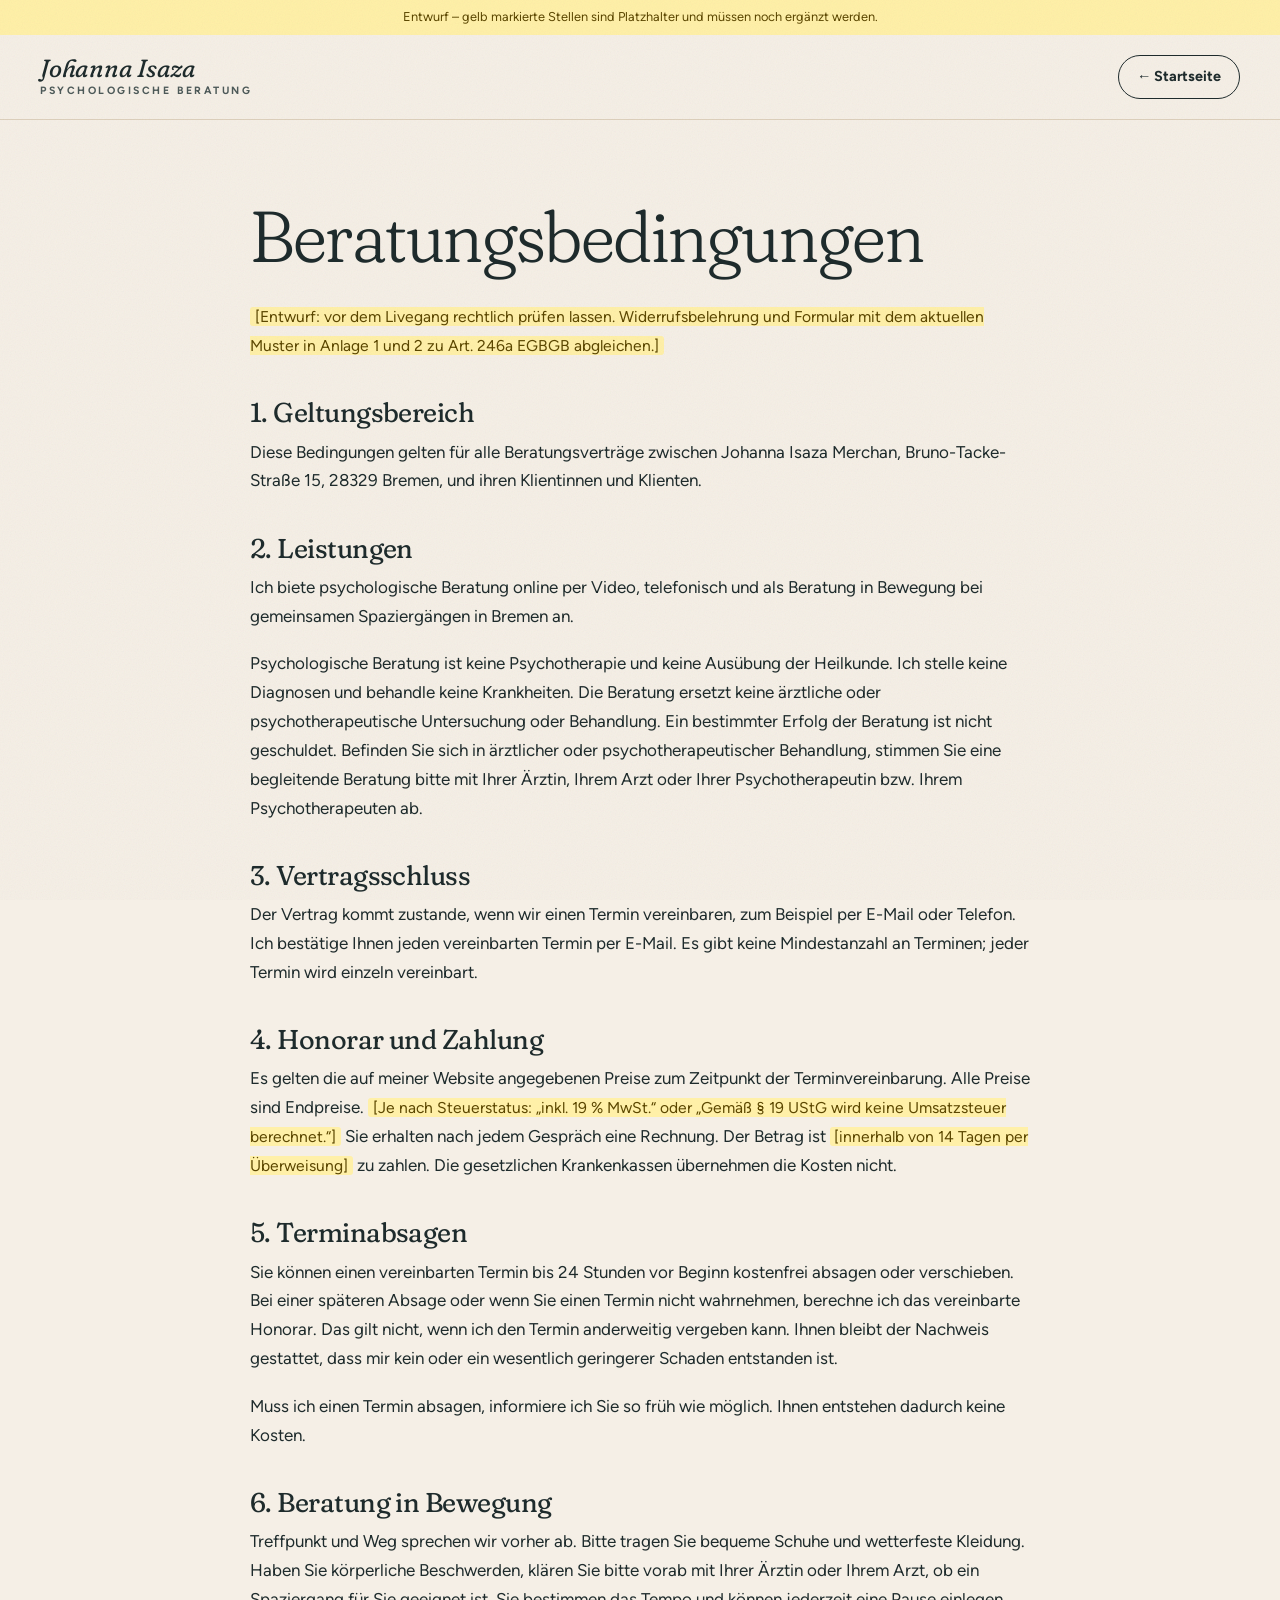
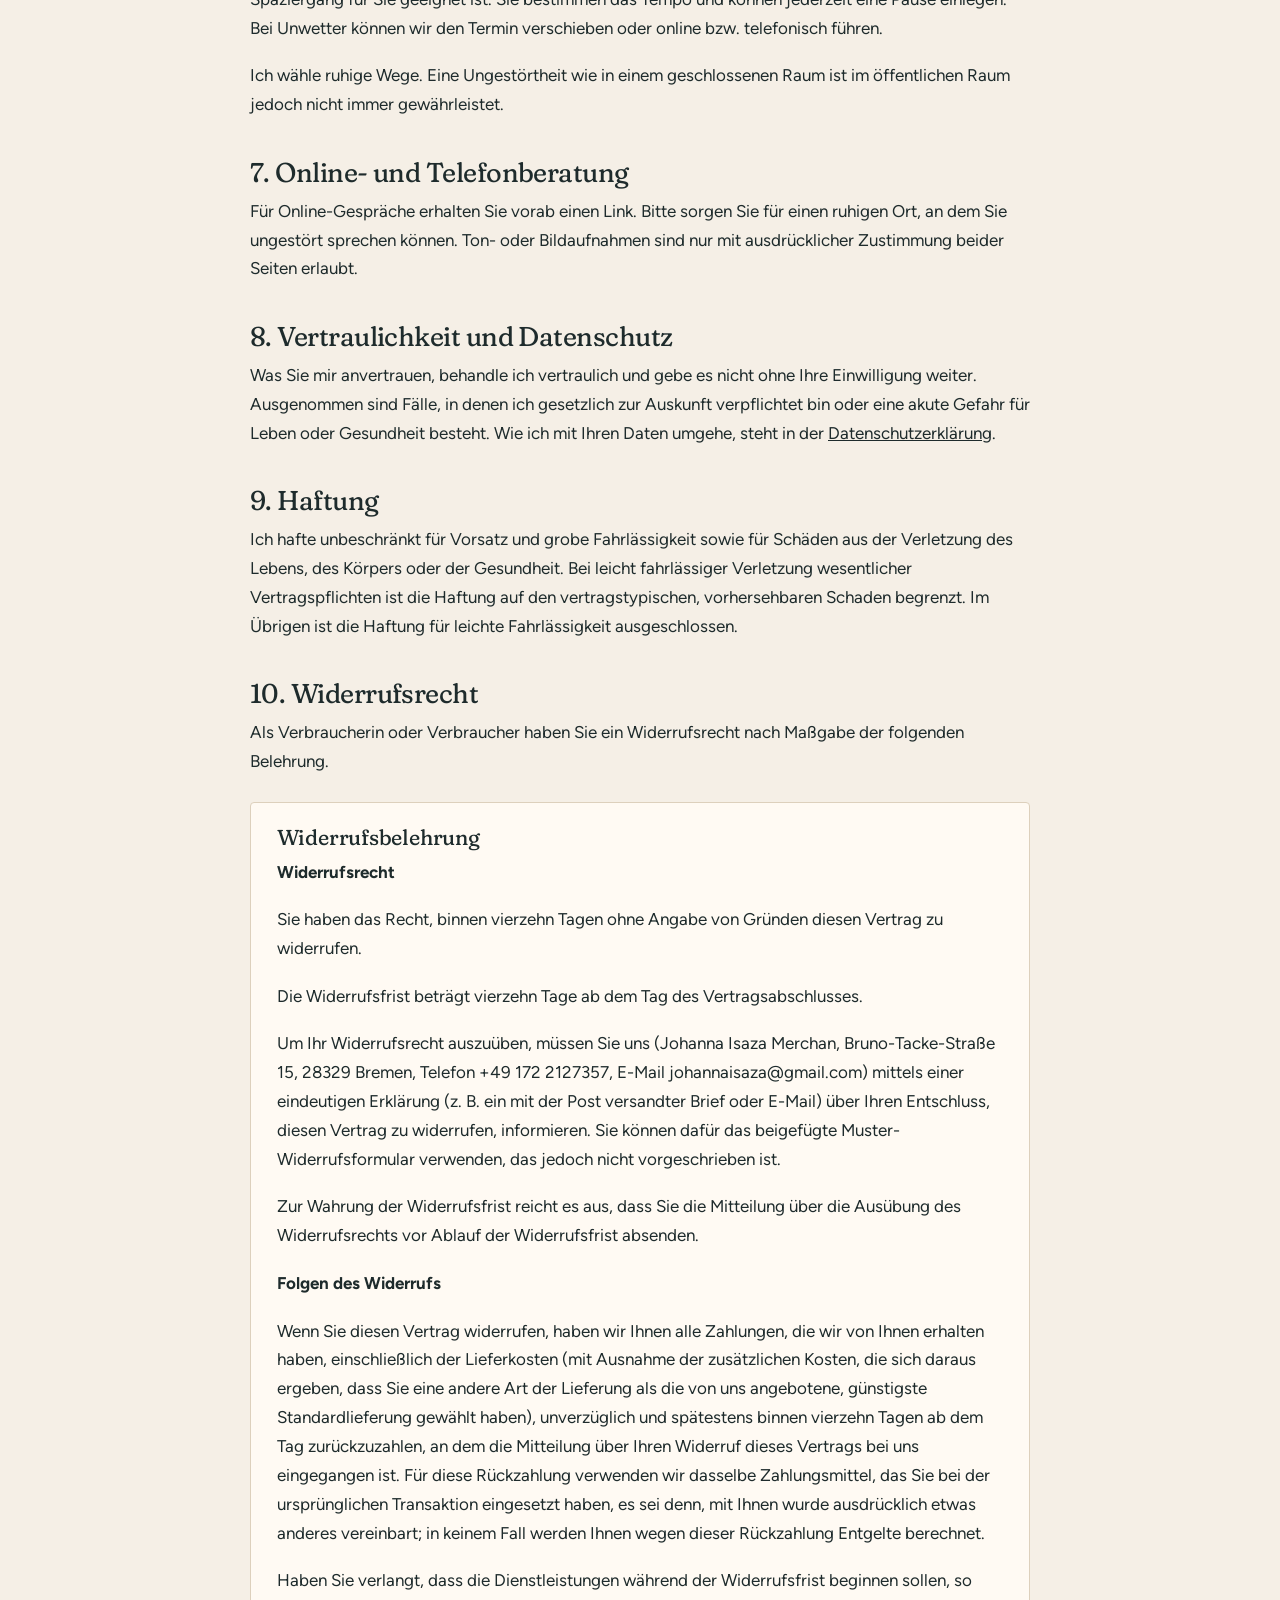
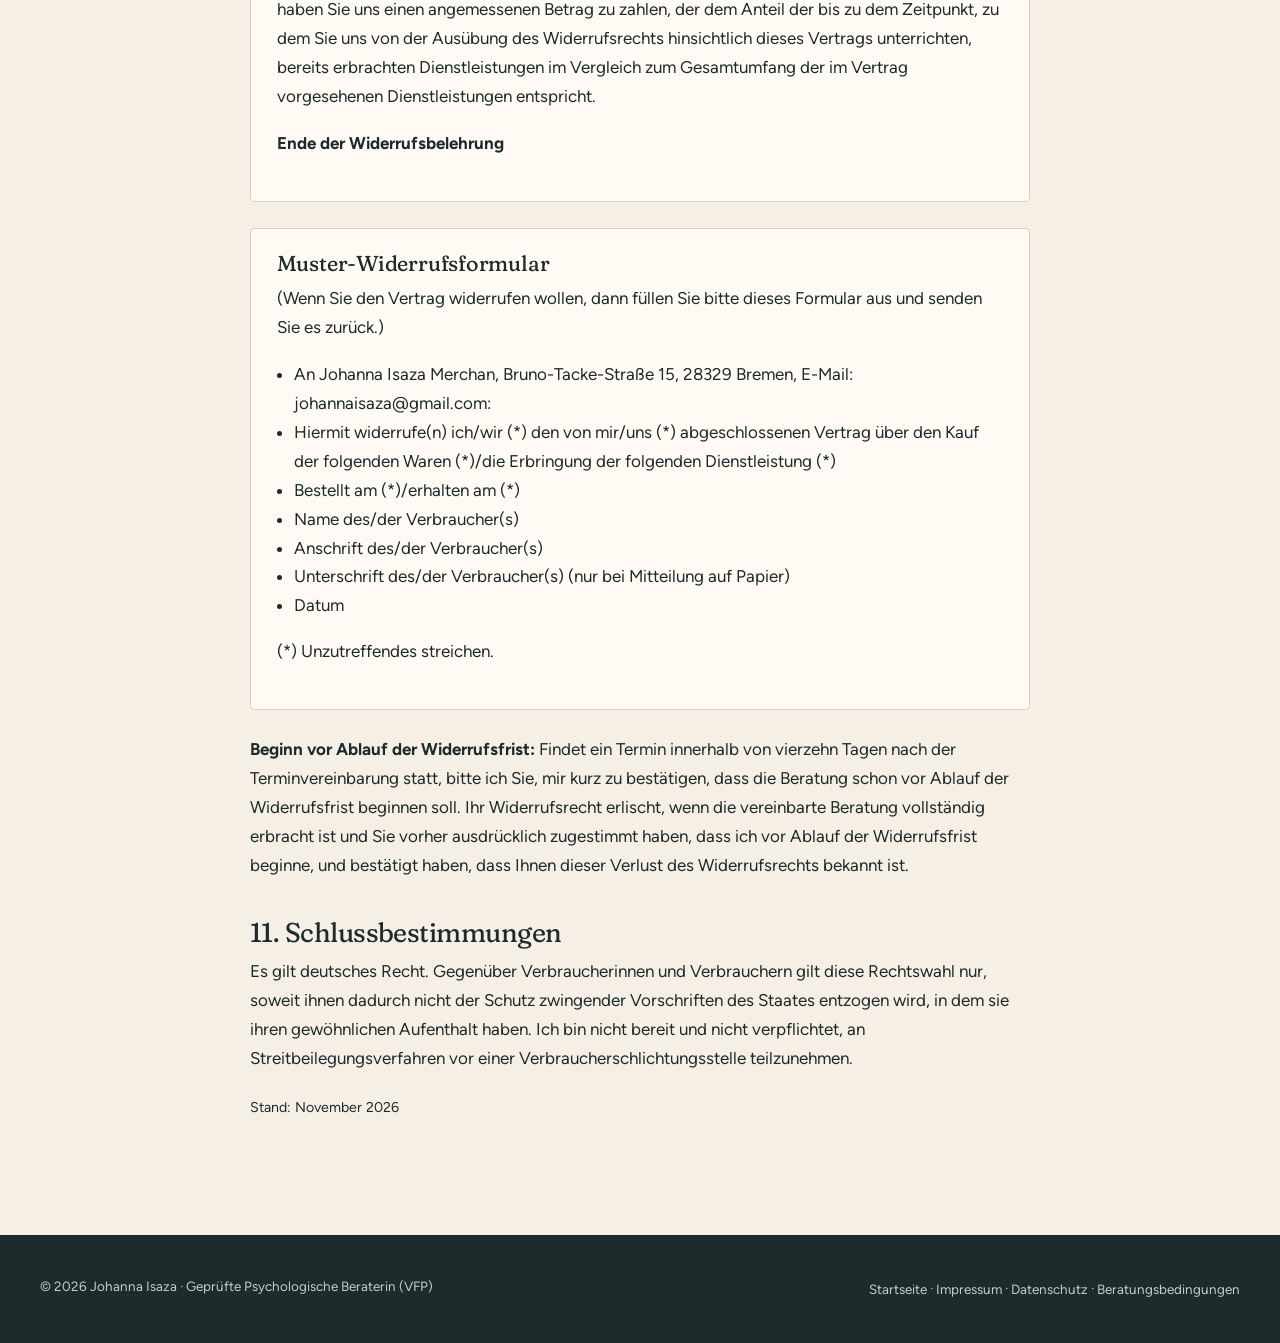
==== beratungsbedingungen.html @ b247998d "Fill in Johanna's details, prices and legal texts - Contact: phone, e-mail (links, quick bar, menu, " ====
<!doctype html>
<html lang="de">
<head>
  <meta charset="utf-8">
  <meta name="viewport" content="width=device-width, initial-scale=1">
  <title>Beratungsbedingungen – Johanna Isaza</title>
  <meta name="robots" content="noindex">
  <meta name="theme-color" content="#1f4a4c">
  <link rel="stylesheet" href="assets/css/style.css">
</head>
<body>
  <div class="draft-banner">Entwurf – gelb markierte Stellen sind Platzhalter und müssen noch ergänzt werden.</div>
  <header class="site-header scrolled">
    <nav class="wrap nav" aria-label="Hauptnavigation">
      <a class="wordmark" href="index.html"><b>Johanna Isaza</b><span>Psychologische Beratung</span></a>
      <a href="index.html" class="btn btn-outline" style="min-height:44px;padding:.6rem 1.1rem;font-size:.9rem">← Startseite</a>
    </nav>
  </header>

  <main class="legal">
    <div class="wrap">
      <h1>Beratungs&shy;bedingungen</h1>
      <p><em class="ph">[Entwurf: vor dem Livegang rechtlich prüfen lassen. Widerrufsbelehrung und Formular mit dem aktuellen Muster in Anlage 1 und 2 zu Art. 246a EGBGB abgleichen.]</em></p>

      <h2>1. Geltungsbereich</h2>
      <p>
        Diese Bedingungen gelten für alle Beratungsverträge zwischen Johanna Isaza Merchan,
        Bruno-Tacke-Straße 15, 28329 Bremen, und ihren Klientinnen und Klienten.
      </p>

      <h2>2. Leistungen</h2>
      <p>
        Ich biete psychologische Beratung online per Video, telefonisch und als Beratung in Bewegung bei
        gemeinsamen Spaziergängen in Bremen an.
      </p>
      <p>
        Psychologische Beratung ist keine Psychotherapie und keine Ausübung der Heilkunde. Ich stelle keine
        Diagnosen und behandle keine Krankheiten. Die Beratung ersetzt keine ärztliche oder psychotherapeutische
        Untersuchung oder Behandlung. Ein bestimmter Erfolg der Beratung ist nicht geschuldet. Befinden Sie sich
        in ärztlicher oder psychotherapeutischer Behandlung, stimmen Sie eine begleitende Beratung bitte mit Ihrer
        Ärztin, Ihrem Arzt oder Ihrer Psychotherapeutin bzw. Ihrem Psychotherapeuten ab.
      </p>

      <h2>3. Vertragsschluss</h2>
      <p>
        Der Vertrag kommt zustande, wenn wir einen Termin vereinbaren, zum Beispiel per E-Mail oder Telefon.
        Ich bestätige Ihnen jeden vereinbarten Termin per E-Mail. Es gibt keine Mindestanzahl an Terminen;
        jeder Termin wird einzeln vereinbart.
      </p>

      <h2>4. Honorar und Zahlung</h2>
      <p>
        Es gelten die auf meiner Website angegebenen Preise zum Zeitpunkt der Terminvereinbarung. Alle Preise
        sind Endpreise. <em class="ph">[Je nach Steuerstatus: „inkl. 19 % MwSt.“ oder „Gemäß § 19 UStG wird keine Umsatzsteuer berechnet.“]</em>
        Sie erhalten nach jedem Gespräch eine Rechnung. Der Betrag ist <em class="ph">[innerhalb von 14 Tagen per Überweisung]</em>
        zu zahlen. Die gesetzlichen Krankenkassen übernehmen die Kosten nicht.
      </p>

      <h2>5. Terminabsagen</h2>
      <p>
        Sie können einen vereinbarten Termin bis 24 Stunden vor Beginn kostenfrei absagen oder verschieben.
        Bei einer späteren Absage oder wenn Sie einen Termin nicht wahrnehmen, berechne ich das vereinbarte
        Honorar. Das gilt nicht, wenn ich den Termin anderweitig vergeben kann. Ihnen bleibt der Nachweis
        gestattet, dass mir kein oder ein wesentlich geringerer Schaden entstanden ist.
      </p>
      <p>
        Muss ich einen Termin absagen, informiere ich Sie so früh wie möglich. Ihnen entstehen dadurch keine Kosten.
      </p>

      <h2>6. Beratung in Bewegung</h2>
      <p>
        Treffpunkt und Weg sprechen wir vorher ab. Bitte tragen Sie bequeme Schuhe und wetterfeste Kleidung.
        Haben Sie körperliche Beschwerden, klären Sie bitte vorab mit Ihrer Ärztin oder Ihrem Arzt, ob ein
        Spaziergang für Sie geeignet ist. Sie bestimmen das Tempo und können jederzeit eine Pause einlegen.
        Bei Unwetter können wir den Termin verschieben oder online bzw. telefonisch führen.
      </p>
      <p>
        Ich wähle ruhige Wege. Eine Ungestörtheit wie in einem geschlossenen Raum ist im öffentlichen Raum
        jedoch nicht immer gewährleistet.
      </p>

      <h2>7. Online- und Telefonberatung</h2>
      <p>
        Für Online-Gespräche erhalten Sie vorab einen Link. Bitte sorgen Sie für einen ruhigen Ort, an dem Sie
        ungestört sprechen können. Ton- oder Bildaufnahmen sind nur mit ausdrücklicher Zustimmung beider
        Seiten erlaubt.
      </p>

      <h2>8. Vertraulichkeit und Datenschutz</h2>
      <p>
        Was Sie mir anvertrauen, behandle ich vertraulich und gebe es nicht ohne Ihre Einwilligung weiter.
        Ausgenommen sind Fälle, in denen ich gesetzlich zur Auskunft verpflichtet bin oder eine akute Gefahr
        für Leben oder Gesundheit besteht. Wie ich mit Ihren Daten umgehe, steht in der
        <a href="datenschutz.html">Datenschutzerklärung</a>.
      </p>

      <h2>9. Haftung</h2>
      <p>
        Ich hafte unbeschränkt für Vorsatz und grobe Fahrlässigkeit sowie für Schäden aus der Verletzung
        des Lebens, des Körpers oder der Gesundheit. Bei leicht fahrlässiger Verletzung wesentlicher
        Vertragspflichten ist die Haftung auf den vertragstypischen, vorhersehbaren Schaden begrenzt. Im Übrigen
        ist die Haftung für leichte Fahrlässigkeit ausgeschlossen.
      </p>

      <h2>10. Widerrufsrecht</h2>
      <p>Als Verbraucherin oder Verbraucher haben Sie ein Widerrufsrecht nach Maßgabe der folgenden Belehrung.</p>

      <div class="box">
        <h3>Widerrufsbelehrung</h3>
        <p><b>Widerrufsrecht</b></p>
        <p>Sie haben das Recht, binnen vierzehn Tagen ohne Angabe von Gründen diesen Vertrag zu widerrufen.</p>
        <p>Die Widerrufsfrist beträgt vierzehn Tage ab dem Tag des Vertragsabschlusses.</p>
        <p>
          Um Ihr Widerrufsrecht auszuüben, müssen Sie uns (Johanna Isaza Merchan, Bruno-Tacke-Straße 15,
          28329 Bremen, Telefon +49 172 2127357, E-Mail johannaisaza@gmail.com) mittels einer eindeutigen
          Erklärung (z. B. ein mit der Post versandter Brief oder E-Mail) über Ihren Entschluss, diesen Vertrag
          zu widerrufen, informieren. Sie können dafür das beigefügte Muster-Widerrufsformular verwenden, das
          jedoch nicht vorgeschrieben ist.
        </p>
        <p>
          Zur Wahrung der Widerrufsfrist reicht es aus, dass Sie die Mitteilung über die Ausübung des
          Widerrufsrechts vor Ablauf der Widerrufsfrist absenden.
        </p>
        <p><b>Folgen des Widerrufs</b></p>
        <p>
          Wenn Sie diesen Vertrag widerrufen, haben wir Ihnen alle Zahlungen, die wir von Ihnen erhalten haben,
          einschließlich der Lieferkosten (mit Ausnahme der zusätzlichen Kosten, die sich daraus ergeben, dass Sie
          eine andere Art der Lieferung als die von uns angebotene, günstigste Standardlieferung gewählt haben),
          unverzüglich und spätestens binnen vierzehn Tagen ab dem Tag zurückzuzahlen, an dem die Mitteilung über
          Ihren Widerruf dieses Vertrags bei uns eingegangen ist. Für diese Rückzahlung verwenden wir dasselbe
          Zahlungsmittel, das Sie bei der ursprünglichen Transaktion eingesetzt haben, es sei denn, mit Ihnen wurde
          ausdrücklich etwas anderes vereinbart; in keinem Fall werden Ihnen wegen dieser Rückzahlung Entgelte berechnet.
        </p>
        <p>
          Haben Sie verlangt, dass die Dienstleistungen während der Widerrufsfrist beginnen sollen, so haben Sie
          uns einen angemessenen Betrag zu zahlen, der dem Anteil der bis zu dem Zeitpunkt, zu dem Sie uns von der
          Ausübung des Widerrufsrechts hinsichtlich dieses Vertrags unterrichten, bereits erbrachten Dienstleistungen
          im Vergleich zum Gesamtumfang der im Vertrag vorgesehenen Dienstleistungen entspricht.
        </p>
        <p><b>Ende der Widerrufsbelehrung</b></p>
      </div>

      <div class="box">
        <h3>Muster-Widerrufsformular</h3>
        <p>(Wenn Sie den Vertrag widerrufen wollen, dann füllen Sie bitte dieses Formular aus und senden Sie es zurück.)</p>
        <ul>
          <li>An Johanna Isaza Merchan, Bruno-Tacke-Straße 15, 28329 Bremen, E-Mail: johannaisaza@gmail.com:</li>
          <li>Hiermit widerrufe(n) ich/wir (*) den von mir/uns (*) abgeschlossenen Vertrag über den Kauf der folgenden Waren (*)/die Erbringung der folgenden Dienstleistung (*)</li>
          <li>Bestellt am (*)/erhalten am (*)</li>
          <li>Name des/der Verbraucher(s)</li>
          <li>Anschrift des/der Verbraucher(s)</li>
          <li>Unterschrift des/der Verbraucher(s) (nur bei Mitteilung auf Papier)</li>
          <li>Datum</li>
        </ul>
        <p>(*) Unzutreffendes streichen.</p>
      </div>

      <p>
        <b>Beginn vor Ablauf der Widerrufsfrist:</b> Findet ein Termin innerhalb von vierzehn Tagen nach der
        Terminvereinbarung statt, bitte ich Sie, mir kurz zu bestätigen, dass die Beratung schon vor Ablauf der
        Widerrufsfrist beginnen soll. Ihr Widerrufsrecht erlischt, wenn die vereinbarte Beratung vollständig
        erbracht ist und Sie vorher ausdrücklich zugestimmt haben, dass ich vor Ablauf der Widerrufsfrist beginne,
        und bestätigt haben, dass Ihnen dieser Verlust des Widerrufsrechts bekannt ist.
      </p>

      <h2>11. Schlussbestimmungen</h2>
      <p>
        Es gilt deutsches Recht. Gegenüber Verbraucherinnen und Verbrauchern gilt diese Rechtswahl nur, soweit
        ihnen dadurch nicht der Schutz zwingender Vorschriften des Staates entzogen wird, in dem sie ihren
        gewöhnlichen Aufenthalt haben. Ich bin nicht bereit und nicht verpflichtet, an Streitbeilegungsverfahren
        vor einer Verbraucherschlichtungsstelle teilzunehmen.
      </p>

      <p><small>Stand: November 2026</small></p>
    </div>
  </main>

  <footer class="site-footer" style="padding:2.5rem 0">
    <div class="wrap footer-bottom" style="border:0;padding:0">
      <span>© 2026 Johanna Isaza · Geprüfte Psychologische Beraterin (VFP)</span>
      <span><a href="index.html">Startseite</a> · <a href="impressum.html">Impressum</a> · <a href="datenschutz.html">Datenschutz</a> · <a href="beratungsbedingungen.html">Beratungsbedingungen</a></span>
    </div>
  </footer>
</body>
</html>
---- assets/css/style.css ----
/* ==========================================================
   Johanna Isaza Merchan – Psychologische Beratung
   Concept: "Der Weg" – see DESIGN.md
   Fonts are self-hosted (no requests to Google → DSGVO-friendly)
   ========================================================== */

@font-face { font-family: "Fraunces"; font-style: normal; font-weight: 100 900; font-display: swap;
  src: url("../fonts/fraunces-latin-full-normal.woff2") format("woff2"); }
@font-face { font-family: "Fraunces"; font-style: italic; font-weight: 100 900; font-display: swap;
  src: url("../fonts/fraunces-latin-full-italic.woff2") format("woff2"); }
@font-face { font-family: "Figtree"; font-style: normal; font-weight: 300 900; font-display: swap;
  src: url("../fonts/figtree-latin-wght-normal.woff2") format("woff2"); }

:root {
  /* palette – roles documented in DESIGN.md */
  --paper: #f5efe6;
  --paper-deep: #ede4d6;
  --sand: #ddd0bc;
  --blush: #f1d9c9;
  --ink: #1e2b2c;
  --ink-soft: #4d5a59;
  --petrol: #1f4a4c;
  --petrol-deep: #163738;
  --apricot: #e0835c;          /* accent surfaces – always with ink text */
  --apricot-light: #f2a07c;    /* accent text on petrol */
  --apricot-ink: #a24a28;      /* accent text on paper (AA contrast) */
  --on-dark: #efe7da;
  --on-dark-soft: #b9c6c2;

  --display: "Fraunces", "Iowan Old Style", Georgia, serif;
  --text: "Figtree", "Avenir Next", "Segoe UI", sans-serif;

  --max: 1240px;
  --gutter: clamp(1rem, 4vw, 2.5rem);
  --radius: 4px;
  --ease: cubic-bezier(.2, .7, .2, 1);
}

/* ---------- base ---------- */
*, *::before, *::after { box-sizing: border-box; }
html { overflow-x: clip; scroll-behavior: smooth; scroll-padding-top: 90px; -webkit-text-size-adjust: 100%; text-size-adjust: 100%; }
body {
  margin: 0; background: var(--paper); color: var(--ink);
  font-family: var(--text); font-size: 1.0625rem; line-height: 1.7; font-weight: 400;
  -webkit-font-smoothing: antialiased; overflow-x: clip;
}
/* paper grain over everything */
body::after {
  content: ""; position: fixed; inset: 0; pointer-events: none; z-index: 100; opacity: .07; mix-blend-mode: multiply;
  background-image: url("data:image/svg+xml,%3Csvg xmlns='http://www.w3.org/2000/svg' width='180' height='180'%3E%3Cfilter id='n'%3E%3CfeTurbulence type='fractalNoise' baseFrequency='.85' numOctaves='3' stitchTiles='stitch'/%3E%3C/filter%3E%3Crect width='100%25' height='100%25' filter='url(%23n)'/%3E%3C/svg%3E");
}
img { max-width: 100%; height: auto; display: block; }
a { color: inherit; }
::selection { background: var(--apricot); color: var(--ink); }
:focus-visible { outline: 2px solid var(--apricot); outline-offset: 3px; border-radius: 2px; }

h1, h2, h3 {
  font-family: var(--display); font-weight: 340; line-height: 1.04; letter-spacing: -.02em; margin: 0 0 .4em;
  font-variation-settings: "SOFT" 100, "WONK" 0; font-optical-sizing: auto;
}
h1 em, h2 em, h3 em { font-style: italic; font-weight: 300; font-variation-settings: "SOFT" 100, "WONK" 1; }
h2 { font-size: clamp(2.4rem, 5.2vw, 4.4rem); }
h3 { font-size: clamp(1.4rem, 2vw, 1.75rem); font-weight: 420; letter-spacing: -.01em; }
p { margin: 0 0 1.1em; }

.wrap { width: min(var(--max), 100% - 2 * var(--gutter)); margin-inline: auto; position: relative; z-index: 2; }
.label {
  display: inline-flex; align-items: center; gap: .7rem;
  font-size: .76rem; font-weight: 700; letter-spacing: .2em; text-transform: uppercase; color: var(--apricot-ink);
}
.label::before { content: ""; width: 7px; height: 7px; border-radius: 50%; background: currentColor; }
.label > span { line-height: 1.6; }
.dark .label { color: var(--apricot-light); }
.skip-link { position: absolute; left: -999px; top: .5rem; z-index: 200; background: var(--ink); color: var(--paper); padding: .6rem 1rem; }
.skip-link:focus { left: .5rem; }
.sr-only { position: absolute; width: 1px; height: 1px; overflow: hidden; clip: rect(0 0 0 0); white-space: nowrap; }

/* draft placeholders – remove before going live */
.ph { background: #fff0a8; color: #5c4700; padding: 0 .3em; border-radius: 3px; font-style: normal; font-family: var(--text); font-size: .92em; }
.draft-banner { background: #fff0a8; color: #5c4700; text-align: center; font-size: .8rem; padding: .4rem 1rem; position: relative; z-index: 60; }

/* ---------- buttons & links ---------- */
.btn {
  --bg: var(--apricot); --fg: var(--ink);
  display: inline-flex; align-items: center; justify-content: center; gap: .7rem; min-height: 52px;
  padding: .9rem 1.6rem; border-radius: 999px; border: 1.5px solid var(--bg);
  background: var(--bg); color: var(--fg); font: 700 1rem/1 var(--text); text-decoration: none; cursor: pointer;
  transition: transform .4s var(--ease), background .3s, color .3s, border-color .3s;
}
.btn svg { width: 18px; height: 18px; transition: transform .4s var(--ease); }
.btn:hover { transform: translateY(-2px); }
.btn:hover svg { transform: translateX(4px); }
.btn-outline { --bg: transparent; --fg: var(--ink); border-color: var(--ink); }
.btn-outline:hover { --bg: var(--ink); --fg: var(--paper); }
.dark .btn-outline { --fg: var(--on-dark); border-color: var(--on-dark-soft); }
.dark .btn-outline:hover { --bg: var(--on-dark); --fg: var(--petrol); }
.link {
  font-weight: 700; text-decoration: none; color: var(--apricot-ink);
  background: linear-gradient(currentColor, currentColor) 0 100% / 100% 1.5px no-repeat; padding-bottom: 2px;
  transition: background-size .4s var(--ease);
}
.link:hover { background-size: 0 1.5px; background-position: 100% 100%; }
.dark .link { color: var(--apricot-light); }

/* ---------- header ---------- */
.site-header { position: sticky; top: 0; z-index: 50; transition: background .3s, box-shadow .3s; }
.site-header.scrolled { background: rgba(245, 239, 230, .9); backdrop-filter: blur(12px); -webkit-backdrop-filter: blur(12px); box-shadow: 0 1px 0 var(--sand); }
.nav { display: flex; align-items: center; justify-content: space-between; gap: 1.5rem; height: 84px; }
.wordmark { text-decoration: none; display: grid; line-height: 1; }
.wordmark b { font-family: var(--display); font-weight: 400; font-style: italic; font-size: 1.55rem; letter-spacing: -.01em; font-variation-settings: "SOFT" 100, "WONK" 1; }
.wordmark span { font-size: .66rem; letter-spacing: .24em; text-transform: uppercase; font-weight: 700; color: var(--ink-soft); margin-top: .35rem; }
.menu { display: flex; align-items: center; gap: 2rem; list-style: none; margin: 0; padding: 0; }
.menu a:not(.btn) { text-decoration: none; font-weight: 600; font-size: .95rem; color: var(--ink-soft); position: relative; }
.menu a:not(.btn)::after { content: ""; position: absolute; left: 0; right: 100%; bottom: -4px; height: 1.5px; background: var(--apricot); transition: right .35s var(--ease); }
.menu a:not(.btn):hover { color: var(--ink); }
.menu a:not(.btn):hover::after { right: 0; }
.menu .btn { min-height: 44px; padding: .7rem 1.2rem; font-size: .92rem; }
.menu-extra { display: none; }
.menu .menu-extra a:not(.btn) { font: inherit; color: var(--ink); text-decoration: underline; text-underline-offset: 3px; }
.menu .menu-extra a:not(.btn)::after { display: none; }
.menu-toggle { display: none; width: 46px; height: 46px; border: 1.5px solid var(--ink); border-radius: 50%; background: transparent; cursor: pointer; place-content: center; gap: 5px; position: relative; z-index: 2; }
.menu-toggle span { display: block; width: 18px; height: 1.5px; background: var(--ink); transition: transform .3s; }
.menu-toggle[aria-expanded="true"] span:first-child { transform: translateY(3.25px) rotate(45deg); }
.menu-toggle[aria-expanded="true"] span:last-child { transform: translateY(-3.25px) rotate(-45deg); }
.wordmark { position: relative; z-index: 2; }

/* ---------- the path (signature element) ---------- */
.path { position: absolute; inset: 0; width: 100%; height: 100%; z-index: 1; pointer-events: none; overflow: visible; }
.path path { fill: none; stroke: var(--apricot); stroke-width: 2; stroke-linecap: round; vector-effect: non-scaling-stroke; opacity: .6; }
main { position: relative; }

/* ---------- hero ---------- */
.hero { position: relative; overflow-x: clip; padding: clamp(2rem, 5vw, 4rem) 0 clamp(4rem, 8vw, 7rem); }
.hero-grid { display: grid; grid-template-columns: repeat(12, 1fr); gap: 0 var(--gutter); align-items: end; }
.hero-text { grid-column: 1 / span 7; position: relative; z-index: 3; padding-bottom: 2rem; }
.hero h1 { font-size: clamp(3.2rem, 8.2vw, 7.4rem); font-weight: 300; line-height: .98; letter-spacing: -.035em; margin: 1.4rem 0 2rem; }
.hero h1 .line { display: block; overflow: hidden; padding-bottom: .08em; }
.hero h1 .line > span { display: inline-block; animation: rise 1.1s var(--ease) both; animation-delay: calc(var(--i) * .14s + .15s); }
.hero h1 em { color: var(--apricot-ink); }
.hero-lead { font-size: clamp(1.1rem, 1.5vw, 1.28rem); max-width: 31rem; color: var(--ink-soft); animation: fade 1s var(--ease) .75s both; }
.hero-actions { display: flex; flex-wrap: wrap; gap: .8rem; margin: 2.2rem 0 1.8rem; animation: fade 1s var(--ease) .9s both; }
.hero-meta { display: flex; flex-wrap: wrap; gap: .4rem 1.4rem; font-size: .9rem; color: var(--ink-soft); animation: fade 1s var(--ease) 1.05s both; }
.hero-meta span { display: inline-flex; align-items: center; gap: .5rem; }
.hero-meta span::before { content: ""; width: 14px; height: 1.5px; background: var(--apricot); }
.hero-photo { grid-column: 8 / span 5; position: relative; animation: fade 1.4s var(--ease) .3s both; }
.hero-photo::before { /* warm glow */
  content: ""; position: absolute; inset: -12% -20% 10% -15%; z-index: -1;
  background: radial-gradient(closest-side, rgba(224, 131, 92, .45), rgba(241, 217, 201, .35) 55%, transparent);
  filter: blur(10px);
}
.frame { position: relative; border-radius: 999px 999px var(--radius) var(--radius); overflow: hidden; aspect-ratio: 3 / 4; }
.frame img { width: 100%; height: 100%; object-fit: cover; object-position: center 22%; animation: settle 2.2s var(--ease) .3s both; }
.frame::after { content: ""; position: absolute; inset: 12px; border: 1px solid rgba(245, 239, 230, .75); border-radius: inherit; pointer-events: none; }
.seal { position: absolute; width: clamp(120px, 12vw, 160px); aspect-ratio: 1; left: -14%; top: 12%; z-index: 4; }
.seal svg { width: 100%; height: 100%; animation: spin 40s linear infinite; }
.seal text { font: 700 8.6px var(--text); letter-spacing: .21em; text-transform: uppercase; fill: var(--ink); }
.seal-core { position: absolute; inset: 22%; border-radius: 50%; background: var(--petrol); color: var(--on-dark); display: grid; place-items: center; align-content: center; gap: .25rem; text-align: center; line-height: 1; box-shadow: 0 10px 30px -12px rgba(22, 55, 56, .6); }
.seal-core b { font-family: var(--display); font-style: italic; font-weight: 400; font-size: 1.15rem; display: block; color: var(--apricot-light); }
.seal-core small { font-size: .58rem; letter-spacing: .14em; font-weight: 700; }
.seal::before { content: ""; position: absolute; inset: 0; border-radius: 50%; background: var(--paper); box-shadow: 0 14px 40px -18px rgba(30, 43, 44, .5); z-index: -1; }

/* ---------- ribbon ---------- */
.ribbon { background: var(--petrol); color: var(--blush); overflow: hidden; padding: 1.15rem 0; position: relative; z-index: 2; }
.ribbon-track { display: flex; width: max-content; animation: marquee 38s linear infinite; }
.ribbon span { font-family: var(--display); font-style: italic; font-weight: 300; font-size: clamp(1.5rem, 3vw, 2.3rem); white-space: nowrap; padding-right: 2.2rem; display: inline-flex; align-items: center; gap: 2.2rem; font-variation-settings: "SOFT" 100, "WONK" 1; }
.ribbon span::after { content: "✦"; font-style: normal; font-size: .55em; color: var(--apricot-light); }

/* ---------- sections ---------- */
.section { position: relative; padding: clamp(5rem, 11vw, 9rem) 0; }
.dark { background: var(--petrol); color: var(--on-dark); }
.dark h2, .dark h3 { color: var(--on-dark); }
.dark h2 em { color: var(--apricot-light); }
.blush { background: var(--blush); }
.section-head { display: grid; grid-template-columns: repeat(12, 1fr); gap: var(--gutter); margin-bottom: clamp(2.5rem, 6vw, 4.5rem); align-items: end; }
.section-head > div { grid-column: 1 / span 7; }
.section-head > p { grid-column: 9 / span 4; color: var(--ink-soft); margin: 0; }
.dark .section-head > p { color: var(--on-dark-soft); }
.section-head h2 { margin: 1rem 0 0; }
h2 em { color: var(--apricot-ink); }

/* intro statement */
.statement { display: grid; grid-template-columns: repeat(12, 1fr); gap: var(--gutter); }
.statement .label { grid-column: 1 / span 3; align-self: start; margin-top: .9rem; }
.statement p { grid-column: 4 / span 9; font-family: var(--display); font-weight: 300; font-size: clamp(1.7rem, 3.4vw, 2.85rem); line-height: 1.22; letter-spacing: -.015em; margin: 0; font-variation-settings: "SOFT" 100; }
.statement mark { background: none; color: inherit; font-style: italic; position: relative; white-space: nowrap; font-variation-settings: "SOFT" 100, "WONK" 1; }
.statement mark::after { /* hand-drawn underline */
  content: ""; position: absolute; left: -2%; right: -2%; bottom: -.12em; height: .32em;
  background: url("data:image/svg+xml,%3Csvg xmlns='http://www.w3.org/2000/svg' viewBox='0 0 200 12' preserveAspectRatio='none'%3E%3Cpath d='M2 8 C 40 2, 80 11, 120 6 S 180 3, 198 7' fill='none' stroke='%23e0835c' stroke-width='3' stroke-linecap='round'/%3E%3C/svg%3E") center / 100% 100% no-repeat;
}

/* topics – editorial list */
.topics { list-style: none; margin: 0; padding: 0; border-top: 1px solid var(--sand); counter-reset: t; }
.topic {
  display: grid; grid-template-columns: 5rem 1fr 1.1fr 2.5rem; gap: var(--gutter); align-items: baseline;
  padding: 1.9rem 0; border-bottom: 1px solid var(--sand); position: relative; z-index: 0; transition: padding .45s var(--ease);
}
.topic::before { counter-increment: t; content: "0" counter(t); font-family: var(--display); font-style: italic; font-weight: 300; font-size: 1.5rem; color: var(--apricot-ink); }
.topic h3 { margin: 0; transition: color .3s; }
.topic p { margin: 0; color: var(--ink-soft); }
.topic .arrow { width: 22px; height: 22px; stroke: var(--ink); fill: none; justify-self: end; align-self: center; opacity: .25; transition: opacity .3s, transform .45s var(--ease); }
.topic::after { content: ""; position: absolute; inset: 0 -1.5rem; background: var(--paper-deep); z-index: -1; opacity: 0; transition: opacity .35s; border-radius: var(--radius); }
.topic:hover { padding-left: .6rem; }
.topic:hover .arrow { opacity: 1; transform: translateX(6px); }
.topic:hover::after { opacity: 1; }

/* spotlight */
.spotlight { margin-top: clamp(3rem, 7vw, 5rem); display: grid; grid-template-columns: repeat(12, 1fr); gap: var(--gutter); background: var(--petrol); color: var(--on-dark); border-radius: var(--radius); padding: clamp(2rem, 5vw, 4rem); position: relative; overflow: hidden; }
.spotlight::before { content: ""; position: absolute; width: 420px; height: 420px; right: -120px; top: -160px; border-radius: 50%; border: 1px solid rgba(242, 160, 124, .35); box-shadow: 0 0 0 40px rgba(242, 160, 124, .05), 0 0 0 80px rgba(242, 160, 124, .04); }
.spotlight > div:first-child { grid-column: 1 / span 6; position: relative; }
.spotlight > div:last-child { grid-column: 8 / span 5; position: relative; color: var(--on-dark-soft); }
.spotlight h3 { font-size: clamp(1.9rem, 3.4vw, 2.9rem); font-weight: 300; color: var(--on-dark); margin: 1rem 0 0; }
.spotlight h3 em { color: var(--apricot-light); }
.spotlight .label { color: var(--apricot-light); }
.spotlight ul { list-style: none; padding: 0; margin: 1.2rem 0 0; }
.spotlight li { padding: .55rem 0 .55rem 1.6rem; position: relative; border-top: 1px solid rgba(239, 231, 218, .15); color: var(--on-dark); }
.spotlight li::before { content: "✦"; position: absolute; left: 0; color: var(--apricot-light); font-size: .8rem; top: .75rem; }

/* offer – two ways, numbered stations sitting on a dashed path */
.ways { display: grid; grid-template-columns: 1fr 1fr; border-top: 1.5px dashed rgba(162, 74, 40, .45); margin-top: 2.1rem; }
.way { padding: 0 clamp(1.5rem, 4vw, 3.5rem) 0 0; }
.way + .way { padding: 0 0 0 clamp(1.5rem, 4vw, 3.5rem); border-left: 1px solid var(--sand); }
.way-no { width: 4.2rem; height: 4.2rem; margin: -2.1rem 0 1.8rem; border-radius: 50%; display: grid; place-items: center; background: var(--paper); border: 1.5px solid var(--apricot-ink); font-family: var(--display); font-style: italic; font-weight: 300; font-size: 1.7rem; color: var(--apricot-ink); position: relative; }
.way h3 { font-size: clamp(1.9rem, 3vw, 2.6rem); font-weight: 340; margin-bottom: 1.2rem; }
.way h3 em { display: block; font-size: .5em; font-weight: 400; color: var(--apricot-ink); letter-spacing: 0; margin-top: .45rem; }
.way-lead { font-family: var(--display); font-style: italic; font-weight: 300; font-size: clamp(1.2rem, 1.6vw, 1.38rem); line-height: 1.45; font-variation-settings: "SOFT" 100, "WONK" 1; }
.way p:not(.way-lead) { color: var(--ink-soft); }
.way .link { display: inline-block; margin-top: .3rem; }
.ways-more { margin: clamp(2.5rem, 5vw, 3.5rem) 0 0; padding: 1.3rem 1.6rem; background: var(--paper-deep); border-left: 3px solid var(--apricot); border-radius: 0 var(--radius) var(--radius) 0; max-width: 54rem; }

/* walking – benefits */
.benefits { list-style: none; margin: 0; padding: 0; display: grid; grid-template-columns: repeat(3, 1fr); gap: 0 clamp(1.5rem, 4vw, 3.5rem); counter-reset: b; }
.benefits li { padding: 1.6rem 0 1.9rem; border-top: 1px solid rgba(239, 231, 218, .16); }
.benefits h3 { font-size: clamp(1.3rem, 1.8vw, 1.55rem); font-weight: 400; margin: 0 0 .55rem; display: flex; align-items: baseline; gap: .8rem; }
.benefits h3::before { counter-increment: b; content: "0" counter(b); font-style: italic; font-weight: 300; font-size: .8em; color: var(--apricot-light); font-variation-settings: "SOFT" 100, "WONK" 1; }
.benefits p { margin: 0; color: var(--on-dark-soft); font-size: .98rem; }
.move-foot { display: grid; grid-template-columns: repeat(12, 1fr); gap: var(--gutter); align-items: end; margin-top: clamp(2.5rem, 5vw, 4rem); padding-top: clamp(2rem, 4vw, 3rem); border-top: 1px solid rgba(239, 231, 218, .16); }
.move-quote { grid-column: 1 / span 7; margin: 0; font-family: var(--display); font-weight: 300; font-size: clamp(1.5rem, 2.6vw, 2.25rem); line-height: 1.25; letter-spacing: -.01em; color: var(--on-dark); font-variation-settings: "SOFT" 100; }
.move-quote em { color: var(--apricot-light); font-variation-settings: "SOFT" 100, "WONK" 1; }
.move-foot > div { grid-column: 9 / span 4; }
.move-foot > div p { color: var(--on-dark-soft); }

/* about */
.about { display: grid; grid-template-columns: repeat(12, 1fr); gap: var(--gutter); align-items: start; }
.card-photo { grid-column: 1 / span 5; margin: 0; position: sticky; top: 130px; padding: 1rem 1rem 4.2rem; background: #fffaf3; box-shadow: 0 30px 60px -30px rgba(30, 43, 44, .45); rotate: -2.5deg; width: 100%; max-width: 440px; justify-self: center; }
.about .card-photo { transition: rotate .6s var(--ease), translate .6s var(--ease), opacity 1s var(--ease), transform 1s var(--ease); }
.card-photo:hover { rotate: -.5deg; translate: 0 -4px; }
.roles { display: flex; flex-wrap: wrap; gap: .5rem; margin: 1.2rem 0 2rem; }
.roles > span { padding: .35rem .9rem; border: 1px solid rgba(30, 43, 44, .28); border-radius: 999px; font-size: .84rem; font-weight: 600; line-height: 1.4; }
.about-lead { font-family: var(--display); font-style: italic; font-weight: 340; font-size: clamp(1.25rem, 1.8vw, 1.45rem); line-height: 1.4; font-variation-settings: "SOFT" 100, "WONK" 1; }
.card-photo img { aspect-ratio: 4 / 5; object-fit: cover; width: 100%; }
.card-photo figcaption { position: absolute; left: 1.2rem; right: 1.2rem; bottom: 1rem; display: flex; justify-content: space-between; align-items: baseline; gap: 1rem; }
.card-photo figcaption b { font-family: var(--display); font-style: italic; font-weight: 400; font-size: 1.9rem; font-variation-settings: "SOFT" 100, "WONK" 1; }
.card-photo figcaption span { font-size: .68rem; letter-spacing: .16em; text-transform: uppercase; font-weight: 700; color: var(--ink-soft); text-align: right; }
.card-photo .tape { position: absolute; width: 110px; height: 30px; top: -14px; left: 50%; translate: -50% 0; rotate: 3deg; background: rgba(224, 131, 92, .55); }
.about-text { grid-column: 7 / span 6; }
.about-text h2 { font-size: clamp(2.1rem, 4vw, 3.4rem); }
.facts { margin: 2rem 0 0; display: grid; }
.facts div { display: grid; grid-template-columns: 9.5rem 1fr; gap: 1rem; padding: .85rem 0; border-top: 1px solid rgba(30, 43, 44, .15); }
.facts dt { font-size: .74rem; letter-spacing: .16em; text-transform: uppercase; font-weight: 700; color: var(--apricot-ink); padding-top: .25rem; }
.facts dd { margin: 0; font-weight: 600; }
.facts dd small { display: block; font-weight: 400; color: var(--ink-soft); font-size: .92rem; }

/* process */
.steps { display: grid; grid-template-columns: repeat(3, 1fr); gap: clamp(1.5rem, 4vw, 3.5rem); list-style: none; margin: 0; padding: 0; position: relative; }
.steps::before { content: ""; position: absolute; left: 3rem; right: 3rem; top: 2.7rem; border-top: 1.5px dashed rgba(242, 160, 124, .55); }
.step { position: relative; }
.step-no { width: 5.4rem; height: 5.4rem; border-radius: 50%; display: grid; place-items: center; background: var(--petrol); border: 1.5px solid var(--apricot-light); font-family: var(--display); font-style: italic; font-weight: 300; font-size: 2rem; color: var(--apricot-light); margin-bottom: 1.6rem; position: relative; }
.step h3 { color: var(--on-dark); }
.step p { color: var(--on-dark-soft); margin: 0; }
.process-foot { margin-top: clamp(2.5rem, 5vw, 4rem); display: flex; flex-wrap: wrap; gap: 1rem 2rem; align-items: center; padding-top: 2rem; border-top: 1px solid rgba(239, 231, 218, .15); }
.process-foot p { margin: 0; color: var(--on-dark-soft); flex: 1 1 22rem; }

/* fees – menu card */
.fees { display: grid; grid-template-columns: repeat(12, 1fr); gap: var(--gutter); align-items: start; }
.menu-card { grid-column: 1 / span 7; }
.price { display: flex; align-items: baseline; gap: 1rem; padding: 1.25rem 0; border-bottom: 1px solid var(--sand); }
.price:first-child { border-top: 1px solid var(--sand); }
.price .what { font-family: var(--display); font-size: clamp(1.25rem, 2vw, 1.6rem); font-weight: 400; }
.price .what small { display: block; font-family: var(--text); font-size: .9rem; color: var(--ink-soft); font-weight: 400; margin-top: .2rem; }
.price .dots { flex: 1; border-bottom: 1.5px dotted var(--sand); transform: translateY(-.35em); min-width: 2rem; }
.price .amount { font-family: var(--display); font-size: clamp(1.4rem, 2.2vw, 1.9rem); font-weight: 400; }
.fees-note { margin-top: 1.5rem; color: var(--ink-soft); font-size: .95rem; max-width: 38rem; }
.side-note { grid-column: 9 / span 4; background: var(--blush); padding: 2rem; border-radius: var(--radius); position: relative; }
.side-note h3 { font-size: 1.5rem; }
.side-note p { font-size: .97rem; }
.side-note p:last-child { margin: 0; }

/* faq */
.faq-grid { display: grid; grid-template-columns: repeat(12, 1fr); gap: var(--gutter); align-items: start; }
.faq-intro { grid-column: 1 / span 4; position: sticky; top: 110px; }
.faq-intro p { color: var(--ink-soft); }
.faq-list { grid-column: 6 / span 7; border-top: 1px solid var(--ink); }
.faq-list details { border-bottom: 1px solid var(--sand); }
.faq-list summary { list-style: none; cursor: pointer; display: flex; justify-content: space-between; align-items: center; gap: 1.5rem; padding: 1.5rem 0; font-family: var(--display); font-size: clamp(1.2rem, 1.8vw, 1.45rem); font-weight: 400; line-height: 1.3; min-height: 56px; }
.faq-list summary::-webkit-details-marker { display: none; }
.faq-list summary i { flex: 0 0 34px; height: 34px; border-radius: 50%; border: 1.5px solid var(--ink); position: relative; transition: background .3s, transform .45s var(--ease); }
.faq-list summary i::before, .faq-list summary i::after { content: ""; position: absolute; left: 50%; top: 50%; width: 12px; height: 1.5px; background: var(--ink); translate: -50% -50%; transition: transform .35s var(--ease), background .3s; }
.faq-list summary i::after { transform: rotate(90deg); }
.faq-list details[open] summary i { background: var(--ink); transform: rotate(180deg); }
.faq-list details[open] summary i::before { background: var(--paper); }
.faq-list details[open] summary i::after { transform: rotate(0); background: var(--paper); }
.faq-list summary:hover { color: var(--apricot-ink); }
.faq-list .answer { padding: 0 3.5rem 1.6rem 0; color: var(--ink-soft); }
.faq-list .answer p:last-child { margin: 0; }

/* contact */
.contact { display: grid; grid-template-columns: repeat(12, 1fr); gap: var(--gutter); align-items: start; }
.contact-intro { grid-column: 1 / span 5; }
.contact-intro h2 { font-size: clamp(2.6rem, 5.6vw, 4.8rem); }
.contact-lines { list-style: none; padding: 0; margin: 2.5rem 0; }
.contact-lines li { padding: 1rem 0; border-top: 1px solid rgba(239, 231, 218, .18); display: grid; gap: .1rem; }
.contact-lines small { font-size: .72rem; letter-spacing: .18em; text-transform: uppercase; font-weight: 700; color: var(--apricot-light); }
.contact-lines a, .contact-lines span { font-family: var(--display); font-size: clamp(1.3rem, 2vw, 1.65rem); font-weight: 400; text-decoration: none; color: var(--on-dark); padding: .2rem 0; }
.form { grid-column: 7 / span 6; background: var(--paper); color: var(--ink); padding: clamp(1.6rem, 4vw, 2.8rem); border-radius: var(--radius); box-shadow: 0 40px 80px -40px rgba(0, 0, 0, .55); }
.form h3 { font-size: 1.7rem; color: var(--ink); }
.field { position: relative; margin-bottom: 1.3rem; }
.field label { display: block; font-size: .78rem; letter-spacing: .14em; text-transform: uppercase; font-weight: 700; margin-bottom: .3rem; color: var(--ink-soft); }
.field input, .field textarea { width: 100%; font: inherit; font-size: 1.05rem; color: var(--ink); background: transparent; border: 0; border-bottom: 1.5px solid var(--sand); padding: .6rem 0; border-radius: 0; transition: border-color .3s; }
.field textarea { min-height: 120px; resize: vertical; }
.field input:focus, .field textarea:focus { outline: none; border-bottom-color: var(--apricot); }
.chips { border: 0; padding: 0; margin: 0 0 1.3rem; min-width: 0; }
.chips legend { padding: 0; margin-bottom: .6rem; font-size: .78rem; letter-spacing: .14em; text-transform: uppercase; font-weight: 700; color: var(--ink-soft); }
.chip-row { display: flex; flex-wrap: wrap; gap: .5rem; }
.chips label { position: relative; }
.chips input { position: absolute; inset: 0; margin: 0; opacity: 0; cursor: pointer; }
.chips span { display: inline-flex; align-items: center; min-height: 44px; padding: .45rem 1rem; border: 1.5px solid var(--sand); border-radius: 999px; font-size: .92rem; font-weight: 600; color: var(--ink-soft); transition: background .25s, border-color .25s, color .25s; }
.chips label:hover span { border-color: var(--ink-soft); }
.chips input:checked + span { background: var(--petrol); border-color: var(--petrol); color: var(--on-dark); }
.chips input:focus-visible + span { outline: 2px solid var(--apricot); outline-offset: 2px; }
.check { display: flex; gap: .7rem; align-items: flex-start; font-size: .92rem; color: var(--ink-soft); margin: .5rem 0 1rem; }
.check input { width: 20px; height: 20px; flex: 0 0 20px; margin-top: .15rem; accent-color: var(--petrol); }
.check a { color: var(--ink); }
.hint { font-size: .82rem; color: var(--ink-soft); }
.form .btn { margin-top: .5rem; }
.crisis { grid-column: 1 / -1; margin-top: clamp(2.5rem, 5vw, 4rem); display: grid; grid-template-columns: auto 1fr; gap: 1.5rem; align-items: center; padding: 1.6rem 1.8rem; border: 1px solid rgba(239, 231, 218, .25); border-radius: var(--radius); }
.crisis strong { font-family: var(--display); font-weight: 400; font-style: italic; font-size: 1.5rem; color: var(--apricot-light); }
.crisis p { margin: 0; color: var(--on-dark-soft); font-size: .97rem; }
.crisis a { color: var(--on-dark); font-weight: 700; text-decoration: none; white-space: nowrap; }
.notice { grid-column: 1 / -1; font-size: .9rem; color: var(--on-dark-soft); margin: 1.4rem 0 0; max-width: 60rem; }
.notice b { color: var(--on-dark); }

/* footer */
.site-footer { background: var(--ink); color: #c4cbc8; padding: clamp(3.5rem, 8vw, 6rem) 0 2rem; position: relative; z-index: 2; overflow: hidden; }
.footer-top { display: grid; grid-template-columns: repeat(12, 1fr); gap: var(--gutter); }
.footer-top > div:first-child { grid-column: 1 / span 5; }
.footer-top > div:nth-child(2) { grid-column: 7 / span 3; }
.footer-top > div:nth-child(3) { grid-column: 10 / span 3; }
.site-footer h2 { font-family: var(--text); font-size: .74rem; letter-spacing: .2em; text-transform: uppercase; font-weight: 700; color: var(--apricot-light); margin-bottom: 1rem; }
.site-footer ul { list-style: none; margin: 0; padding: 0; }
.site-footer li { margin-bottom: .45rem; }
.site-footer a { color: #c4cbc8; text-decoration: none; display: inline-block; padding: .15rem 0; }
.site-footer a:hover { color: var(--paper); }
.giant { font-family: var(--display); font-weight: 200; font-style: italic; font-size: clamp(3rem, 8.6vw, 7.8rem); line-height: .95; letter-spacing: -.04em; color: var(--paper); margin: clamp(3rem, 7vw, 5rem) 0 1.5rem; white-space: nowrap; font-variation-settings: "SOFT" 100, "WONK" 1; }
.giant em { color: var(--apricot); }
.footer-bottom { display: flex; flex-wrap: wrap; justify-content: space-between; gap: .8rem 2rem; padding-top: 1.5rem; border-top: 1px solid rgba(255, 255, 255, .12); font-size: .84rem; }

/* mobile quick actions */
.quickbar { display: none; }

/* legal pages */
.legal { padding: clamp(3rem, 7vw, 5rem) 0 6rem; }
.legal .wrap { max-width: 780px; }
.legal h1 { font-size: clamp(2.8rem, 6vw, 4.5rem); font-weight: 300; }
.legal h2 { font-size: 1.7rem; margin-top: 2.4rem; font-weight: 400; }
.legal .box { margin: 1.6rem 0; padding: 1.5rem 1.6rem; background: #fffaf3; border: 1px solid var(--sand); border-radius: var(--radius); }
.legal .box h3 { font-size: 1.35rem; margin-top: 1.4rem; }
.legal .box h3:first-child { margin-top: 0; }
.legal .box ul { padding-left: 1.1rem; }

/* ---------- motion ---------- */
@keyframes rise { from { transform: translateY(105%); } }
@keyframes fade { from { opacity: 0; transform: translateY(16px); } }
@keyframes settle { from { transform: scale(1.12); } }
@keyframes spin { to { transform: rotate(360deg); } }
@keyframes marquee { to { transform: translateX(-50%); } }
.reveal { opacity: 0; transform: translateY(28px); transition: opacity 1s var(--ease), transform 1s var(--ease); transition-delay: var(--d, 0s); }
.reveal.visible { opacity: 1; transform: none; }
@media (prefers-reduced-motion: reduce) {
  *, *::before, *::after { animation: none !important; transition: none !important; }
  .reveal { opacity: 1; transform: none; }
  html { scroll-behavior: auto; }
}

/* ---------- responsive ---------- */
@media (max-width: 1080px) {
  .topic { grid-template-columns: 4rem 1fr 1.2fr; }
  .topic .arrow { display: none; }
  .section-head > div { grid-column: 1 / -1; }
  .section-head > p { grid-column: 1 / span 8; }
  .benefits { grid-template-columns: 1fr 1fr; }
  .move-quote { grid-column: 1 / -1; }
  .move-foot > div { grid-column: 1 / span 8; }
}

@media (max-width: 880px) {
  .menu-toggle { display: grid; }
  .menu {
    position: fixed; inset: 0; flex-direction: column; justify-content: center; gap: 1.4rem;
    background: var(--paper); padding: 6rem var(--gutter) 3rem;
    clip-path: circle(0 at calc(100% - 3rem) 3rem); transition: clip-path .6s var(--ease), visibility 0s .6s; visibility: hidden;
  }
  .menu.open { clip-path: circle(150% at calc(100% - 3rem) 3rem); visibility: visible; transition: clip-path .6s var(--ease); }
  .menu a:not(.btn) { font-family: var(--display); font-size: 2.2rem; font-weight: 300; color: var(--ink); }
  .menu .btn { min-height: 52px; padding: .9rem 1.8rem; font-size: 1rem; margin-top: .5rem; }
  .menu-extra { display: block; font-size: .95rem; color: var(--ink-soft); }
  /* backdrop-filter would trap the fixed menu inside the header – use a solid header on phones */
  .site-header.scrolled { backdrop-filter: none; -webkit-backdrop-filter: none; background: var(--paper); }

  /* every 12-column grid becomes a single column on small screens */
  .hero-grid, .section-head, .statement, .spotlight, .about, .fees, .faq-grid, .contact, .footer-top { grid-template-columns: 1fr; }
  .section-head > *, .statement > *, .spotlight > *, .about > *, .fees > *, .faq-grid > *, .contact > *, .footer-top > * { grid-column: 1 / -1 !important; }
  .footer-top { grid-template-columns: 1fr 1fr; }
  .footer-top > div:nth-child(2), .footer-top > div:nth-child(3) { grid-column: auto !important; }
  .hero-text, .hero-photo { grid-column: 1; }
  .hero-text { padding-bottom: 0; }
  .hero-photo { width: min(74%, 400px); justify-self: end; margin-top: 2.5rem; margin-right: 3%; }
  .seal { left: -24%; top: auto; bottom: 12%; }

  .statement .label, .statement p { grid-column: 1 / -1; }
  .statement { gap: 1.2rem; }

  .spotlight > div:first-child, .spotlight > div:last-child { grid-column: 1 / -1; }
  .about { gap: 3rem; }
  .card-photo, .about-text { grid-column: 1 / -1; }
  .card-photo { width: min(82%, 360px); position: relative; top: auto; }

  .ways { grid-template-columns: 1fr; border-top: 0; margin-top: 0; }
  .way, .way + .way { padding: 0; border: 0; border-top: 1.5px dashed rgba(162, 74, 40, .45); margin-top: 2.1rem; }
  .way + .way { margin-top: 4rem; }
  .move-foot > div { grid-column: 1 / -1; }

  .steps { grid-template-columns: 1fr; gap: 2.2rem; }
  .steps::before { left: 2.7rem; right: auto; top: 2rem; bottom: 2rem; border-top: 0; border-left: 1.5px dashed rgba(242, 160, 124, .55); }
  .step { display: grid; grid-template-columns: 5.4rem 1fr; gap: 0 1.4rem; }
  .step-no { grid-row: span 2; margin: 0; }
  .step h3 { margin-top: .6rem; }

  .menu-card, .side-note, .faq-intro, .faq-list, .contact-intro, .form { grid-column: 1 / -1; }
  .faq-intro { position: static; }
  .footer-top > div:first-child { grid-column: 1 / -1; }
  .footer-top > div:nth-child(2), .footer-top > div:nth-child(3) { grid-column: span 6; }

  .quickbar {
    display: grid; grid-template-columns: 1fr 1fr; gap: .5rem; position: fixed; left: .75rem; right: .75rem; z-index: 40;
    bottom: calc(.75rem + env(safe-area-inset-bottom)); padding: .45rem; border-radius: 999px;
    background: rgba(30, 43, 44, .94); backdrop-filter: blur(10px); -webkit-backdrop-filter: blur(10px);
    transform: translateY(calc(100% + 2rem)); transition: transform .5s var(--ease);
  }
  .quickbar.show { transform: none; }
  .quickbar .btn { min-height: 46px; padding: .7rem 1rem; font-size: .92rem; }
  .quickbar .btn-outline { --fg: var(--paper); border-color: rgba(245, 239, 230, .4); }
  .site-footer { padding-bottom: 6rem; }
}

@media (max-width: 600px) {
  body { font-size: 1rem; }
  .draft-banner { font-size: .72rem; padding: .3rem .8rem; }
  .nav { height: 70px; }
  .wordmark b { font-size: 1.3rem; }
  .wordmark span { font-size: .58rem; letter-spacing: .18em; }
  .hero h1 { font-size: clamp(2.9rem, 13.5vw, 3.6rem); margin: 1.1rem 0 1.3rem; }
  .hero .label { font-size: .68rem; letter-spacing: .14em; align-items: flex-start; }
  .hero .label::before { margin-top: .45rem; flex: 0 0 7px; }
  .hero-actions { margin: 1.6rem 0 1.3rem; }
  .hero-actions .btn { flex: 1 1 100%; }
  .seal { width: 112px; left: -20%; }
  .section { padding: 4.5rem 0; }
  h2 { font-size: clamp(2.2rem, 10vw, 2.8rem); }
  .topic { grid-template-columns: 2.6rem 1fr; gap: .3rem 1rem; padding: 1.4rem 0; }
  .topic::before { grid-row: span 2; font-size: 1.2rem; }
  .topic p { font-size: .96rem; }
  .topic:hover { padding-left: 0; }
  .facts div { grid-template-columns: 1fr; gap: .2rem; }
  .price { flex-wrap: wrap; gap: .3rem 1rem; }
  .price .what { flex: 1 1 60%; }
  .price .dots { display: none; }
  .side-note { padding: 1.5rem; }
  .faq-list .answer { padding-right: 0; }
  .crisis { grid-template-columns: 1fr; gap: .5rem; padding: 1.3rem; }
  .form .btn { width: 100%; }
  .giant { white-space: normal; font-size: 3.4rem; }
  .benefits { grid-template-columns: 1fr; }
  .benefits li { padding: 1.3rem 0 1.4rem; }
  .roles > span { font-size: .78rem; padding: .3rem .75rem; }
}
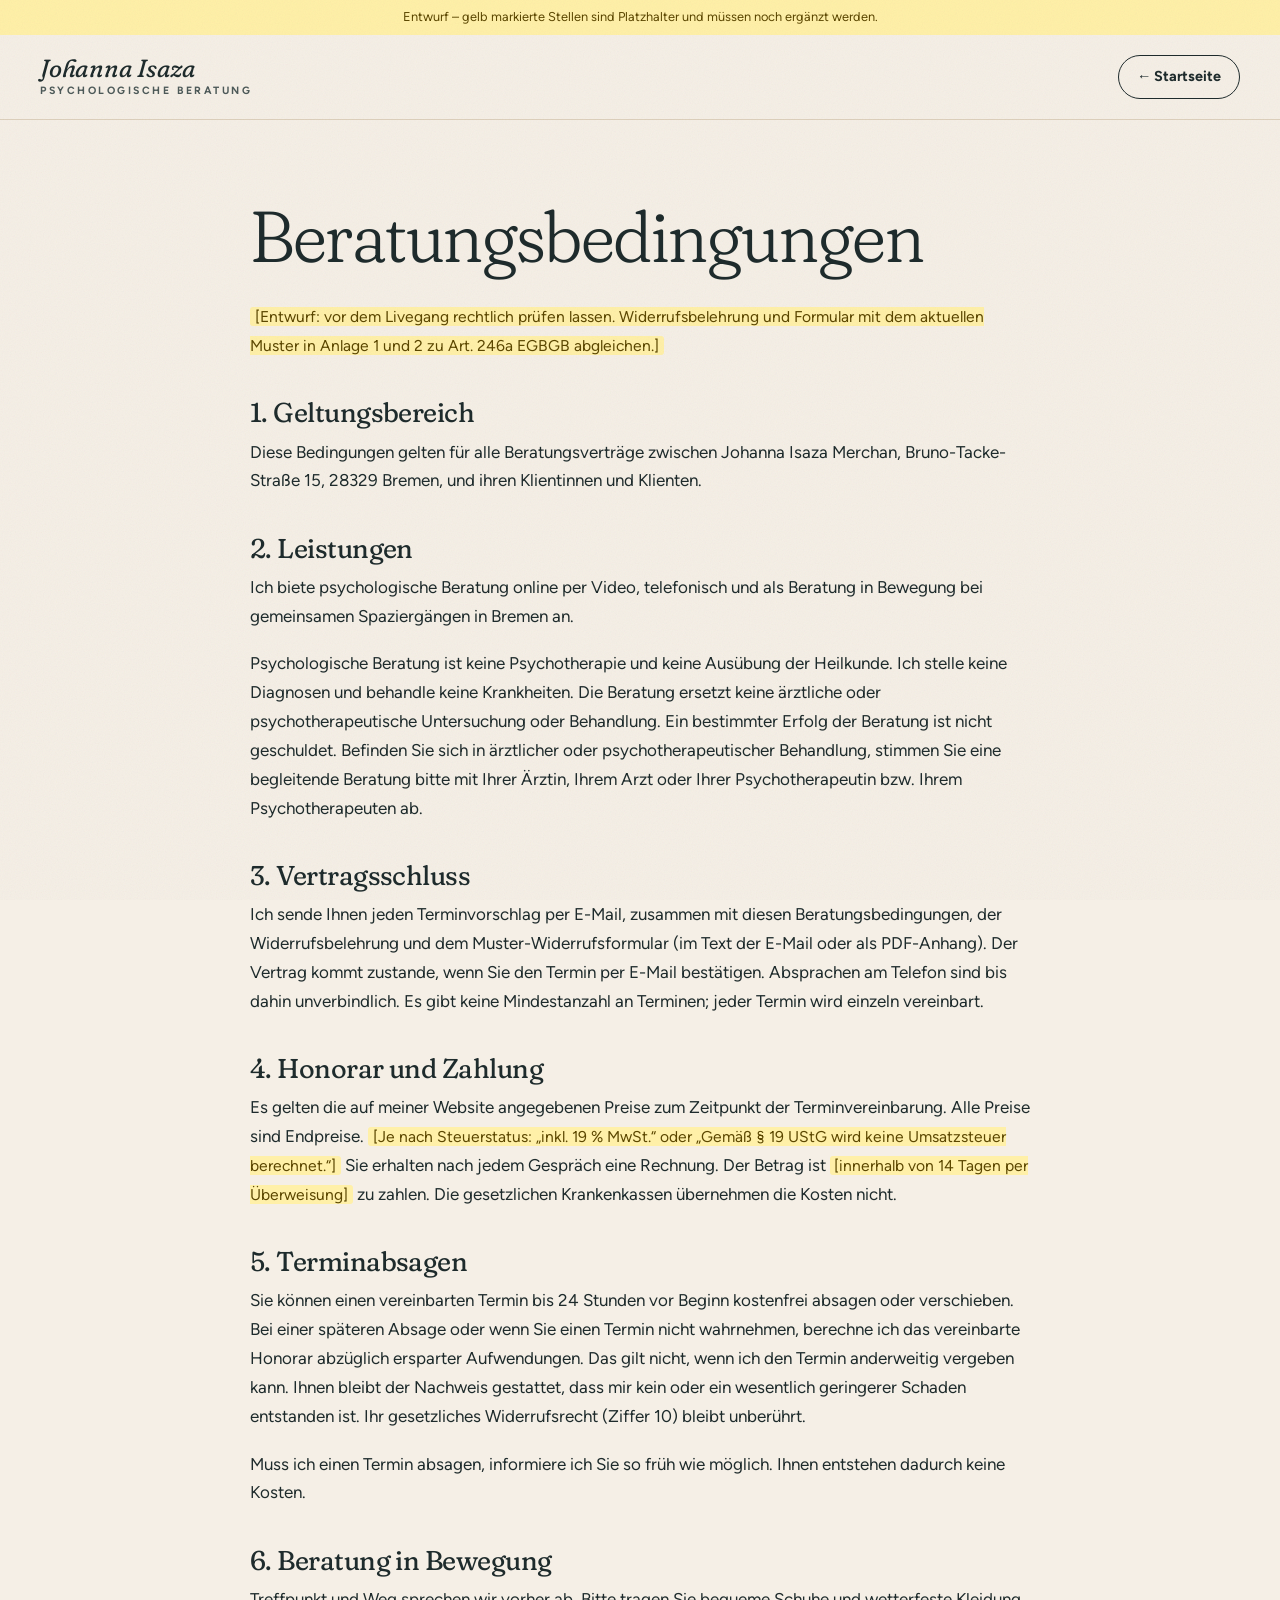
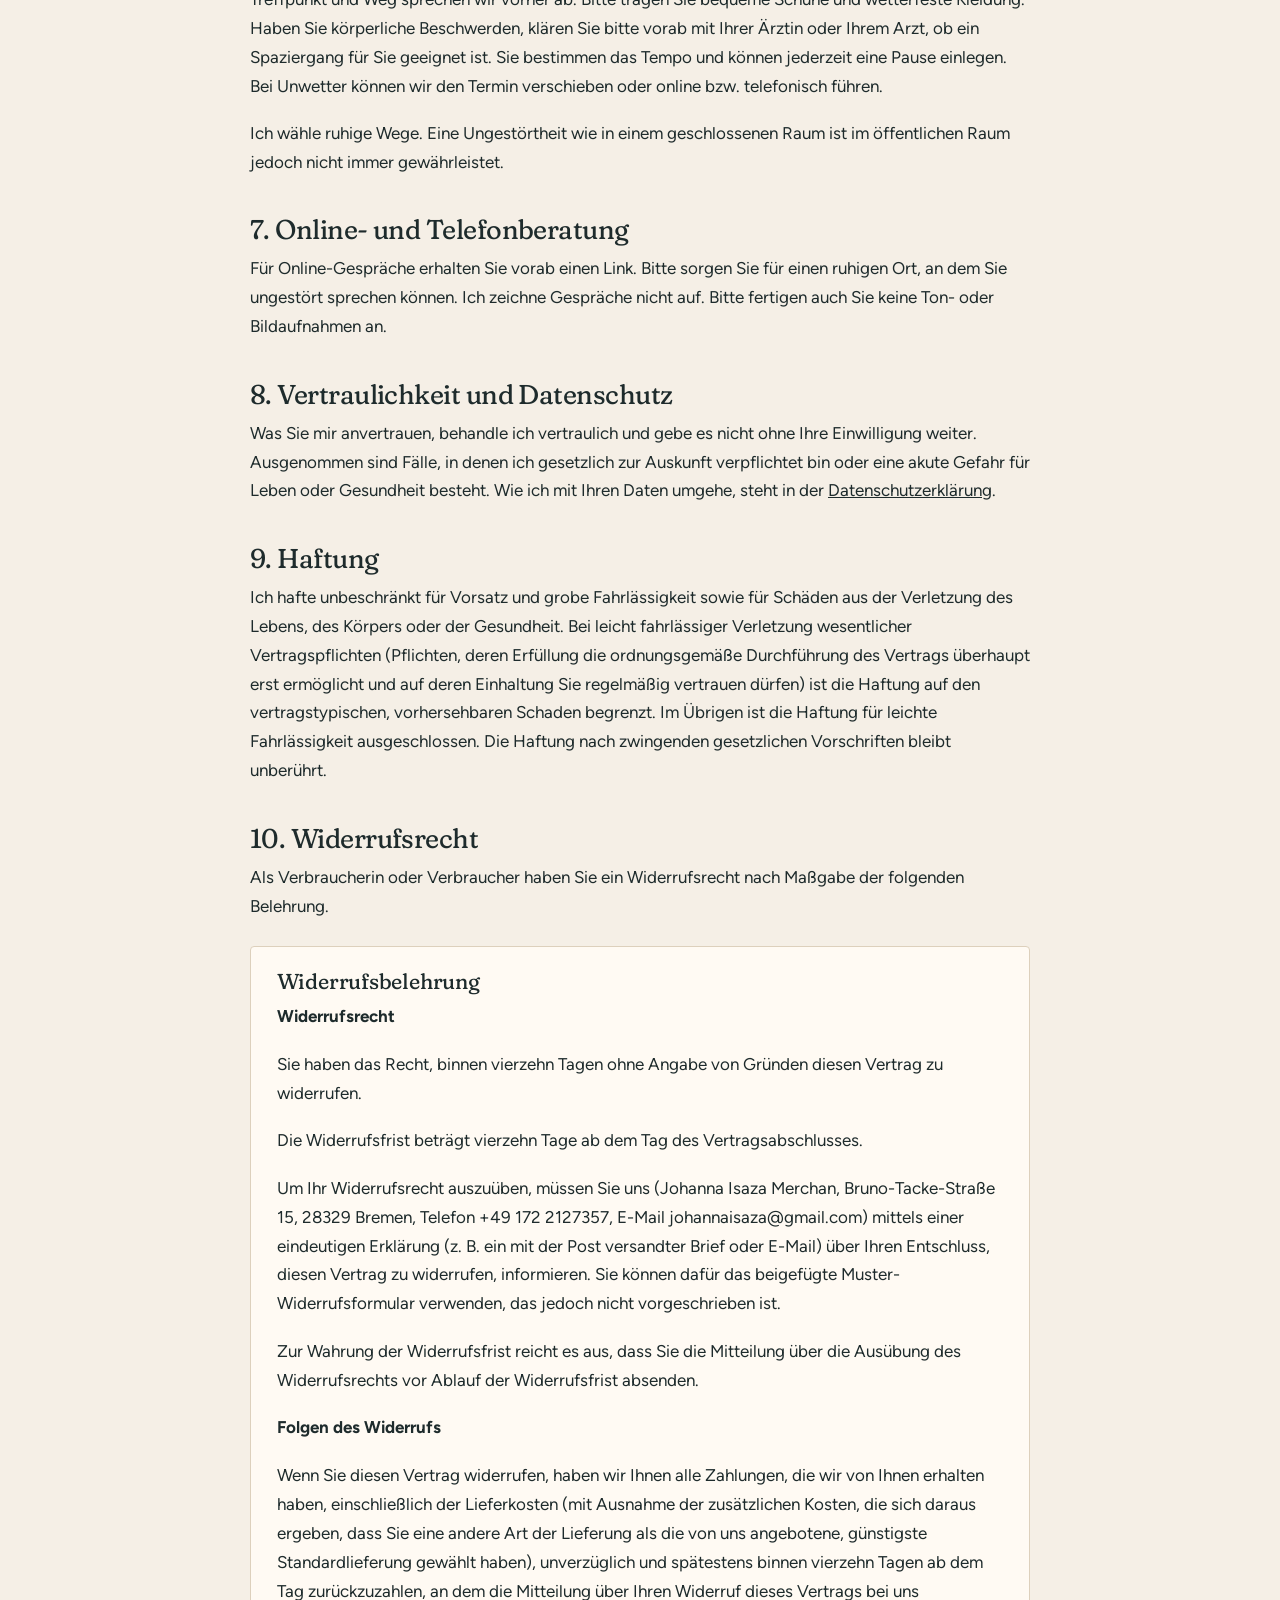
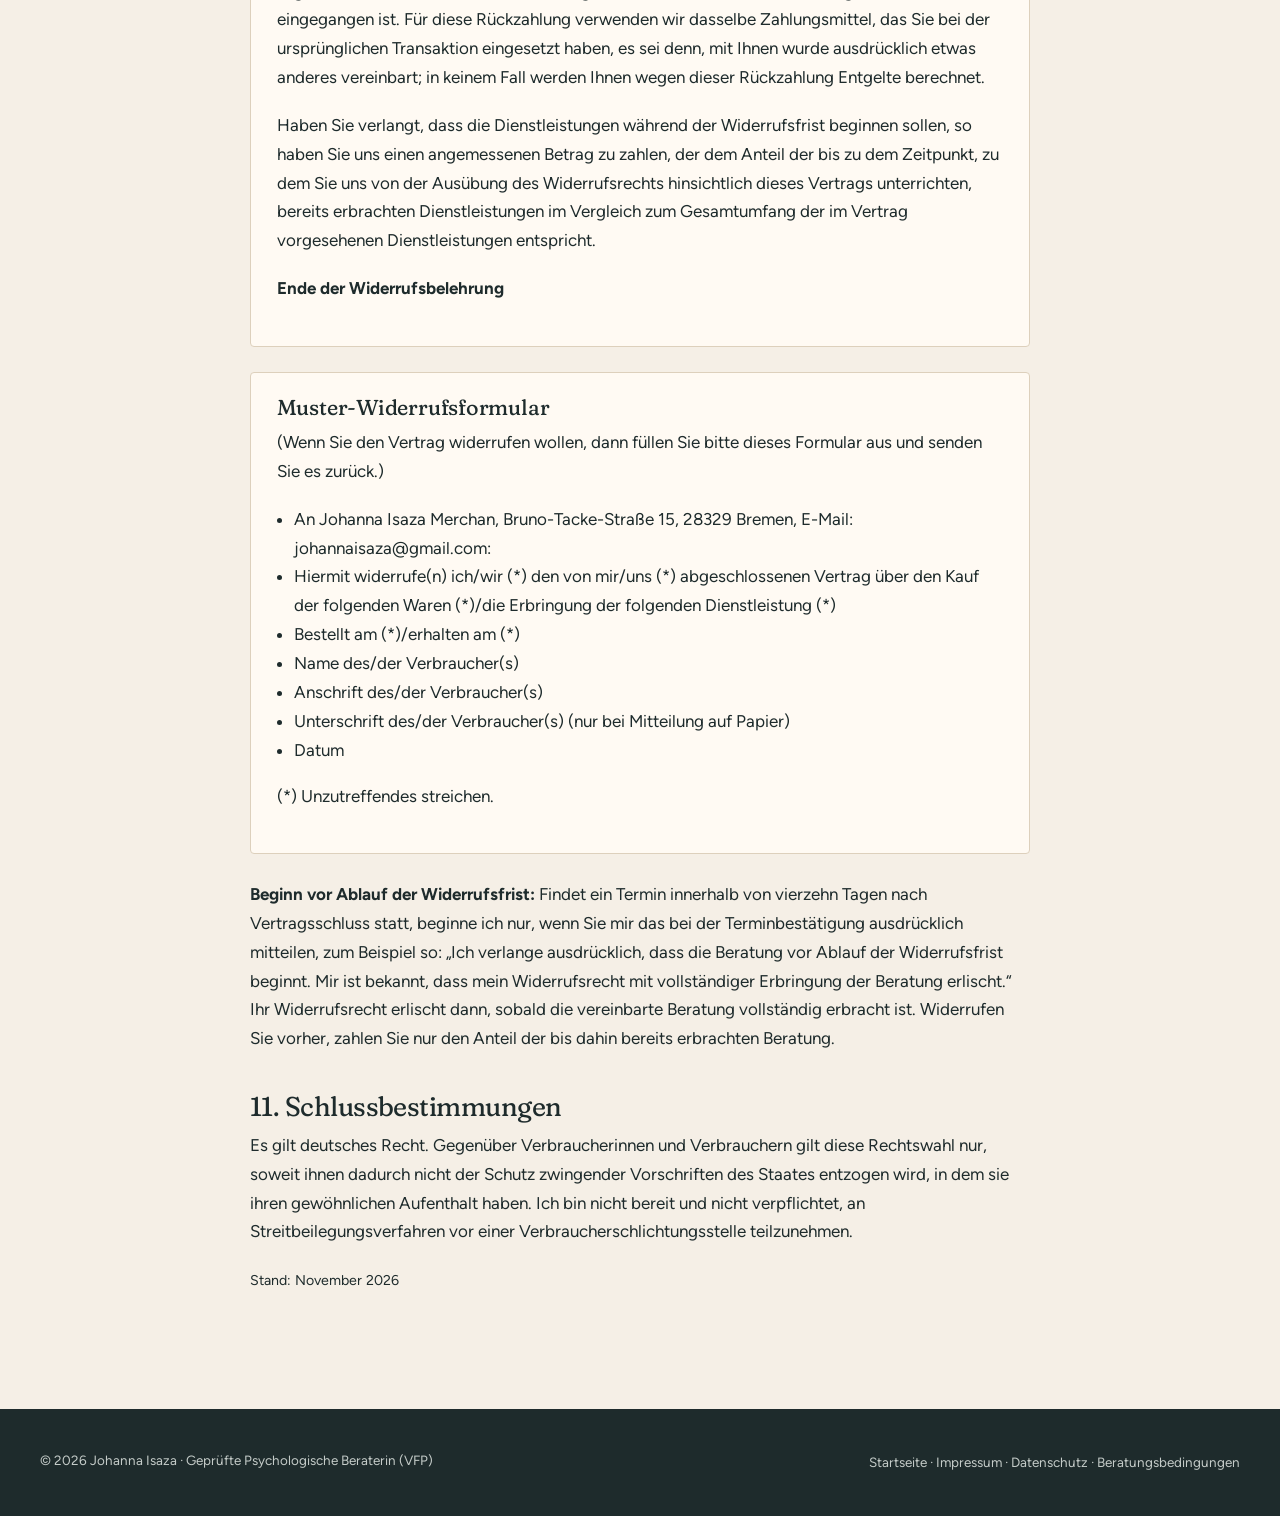
==== commit 4eb05888: "Legal review fixes across all pages; e-mail templates Terms: contract via e-mail confirmation with t" ====
--- a/beratungsbedingungen.html
+++ b/beratungsbedingungen.html
@@ -43,9 +43,10 @@
 
       <h2>3. Vertragsschluss</h2>
       <p>
-        Der Vertrag kommt zustande, wenn wir einen Termin vereinbaren, zum Beispiel per E-Mail oder Telefon.
-        Ich bestätige Ihnen jeden vereinbarten Termin per E-Mail. Es gibt keine Mindestanzahl an Terminen;
-        jeder Termin wird einzeln vereinbart.
+        Ich sende Ihnen jeden Terminvorschlag per E-Mail, zusammen mit diesen Beratungsbedingungen, der
+        Widerrufsbelehrung und dem Muster-Widerrufsformular (im Text der E-Mail oder als PDF-Anhang). Der Vertrag
+        kommt zustande, wenn Sie den Termin per E-Mail bestätigen. Absprachen am Telefon sind bis dahin unverbindlich.
+        Es gibt keine Mindestanzahl an Terminen; jeder Termin wird einzeln vereinbart.
       </p>
 
       <h2>4. Honorar und Zahlung</h2>
@@ -60,8 +61,9 @@
       <p>
         Sie können einen vereinbarten Termin bis 24 Stunden vor Beginn kostenfrei absagen oder verschieben.
         Bei einer späteren Absage oder wenn Sie einen Termin nicht wahrnehmen, berechne ich das vereinbarte
-        Honorar. Das gilt nicht, wenn ich den Termin anderweitig vergeben kann. Ihnen bleibt der Nachweis
-        gestattet, dass mir kein oder ein wesentlich geringerer Schaden entstanden ist.
+        Honorar abzüglich ersparter Aufwendungen. Das gilt nicht, wenn ich den Termin anderweitig vergeben kann.
+        Ihnen bleibt der Nachweis gestattet, dass mir kein oder ein wesentlich geringerer Schaden entstanden ist.
+        Ihr gesetzliches Widerrufsrecht (Ziffer 10) bleibt unberührt.
       </p>
       <p>
         Muss ich einen Termin absagen, informiere ich Sie so früh wie möglich. Ihnen entstehen dadurch keine Kosten.
@@ -82,8 +84,8 @@
       <h2>7. Online- und Telefonberatung</h2>
       <p>
         Für Online-Gespräche erhalten Sie vorab einen Link. Bitte sorgen Sie für einen ruhigen Ort, an dem Sie
-        ungestört sprechen können. Ton- oder Bildaufnahmen sind nur mit ausdrücklicher Zustimmung beider
-        Seiten erlaubt.
+        ungestört sprechen können. Ich zeichne Gespräche nicht auf. Bitte fertigen auch Sie keine Ton- oder
+        Bildaufnahmen an.
       </p>
 
       <h2>8. Vertraulichkeit und Datenschutz</h2>
@@ -98,8 +100,10 @@
       <p>
         Ich hafte unbeschränkt für Vorsatz und grobe Fahrlässigkeit sowie für Schäden aus der Verletzung
         des Lebens, des Körpers oder der Gesundheit. Bei leicht fahrlässiger Verletzung wesentlicher
-        Vertragspflichten ist die Haftung auf den vertragstypischen, vorhersehbaren Schaden begrenzt. Im Übrigen
-        ist die Haftung für leichte Fahrlässigkeit ausgeschlossen.
+        Vertragspflichten (Pflichten, deren Erfüllung die ordnungsgemäße Durchführung des Vertrags überhaupt erst
+        ermöglicht und auf deren Einhaltung Sie regelmäßig vertrauen dürfen) ist die Haftung auf den
+        vertragstypischen, vorhersehbaren Schaden begrenzt. Im Übrigen ist die Haftung für leichte Fahrlässigkeit
+        ausgeschlossen. Die Haftung nach zwingenden gesetzlichen Vorschriften bleibt unberührt.
       </p>
 
       <h2>10. Widerrufsrecht</h2>
@@ -156,11 +160,12 @@
       </div>
 
       <p>
-        <b>Beginn vor Ablauf der Widerrufsfrist:</b> Findet ein Termin innerhalb von vierzehn Tagen nach der
-        Terminvereinbarung statt, bitte ich Sie, mir kurz zu bestätigen, dass die Beratung schon vor Ablauf der
-        Widerrufsfrist beginnen soll. Ihr Widerrufsrecht erlischt, wenn die vereinbarte Beratung vollständig
-        erbracht ist und Sie vorher ausdrücklich zugestimmt haben, dass ich vor Ablauf der Widerrufsfrist beginne,
-        und bestätigt haben, dass Ihnen dieser Verlust des Widerrufsrechts bekannt ist.
+        <b>Beginn vor Ablauf der Widerrufsfrist:</b> Findet ein Termin innerhalb von vierzehn Tagen nach
+        Vertragsschluss statt, beginne ich nur, wenn Sie mir das bei der Terminbestätigung ausdrücklich mitteilen,
+        zum Beispiel so: „Ich verlange ausdrücklich, dass die Beratung vor Ablauf der Widerrufsfrist beginnt. Mir ist
+        bekannt, dass mein Widerrufsrecht mit vollständiger Erbringung der Beratung erlischt.“ Ihr Widerrufsrecht
+        erlischt dann, sobald die vereinbarte Beratung vollständig erbracht ist. Widerrufen Sie vorher, zahlen Sie
+        nur den Anteil der bis dahin bereits erbrachten Beratung.
       </p>
 
       <h2>11. Schlussbestimmungen</h2>
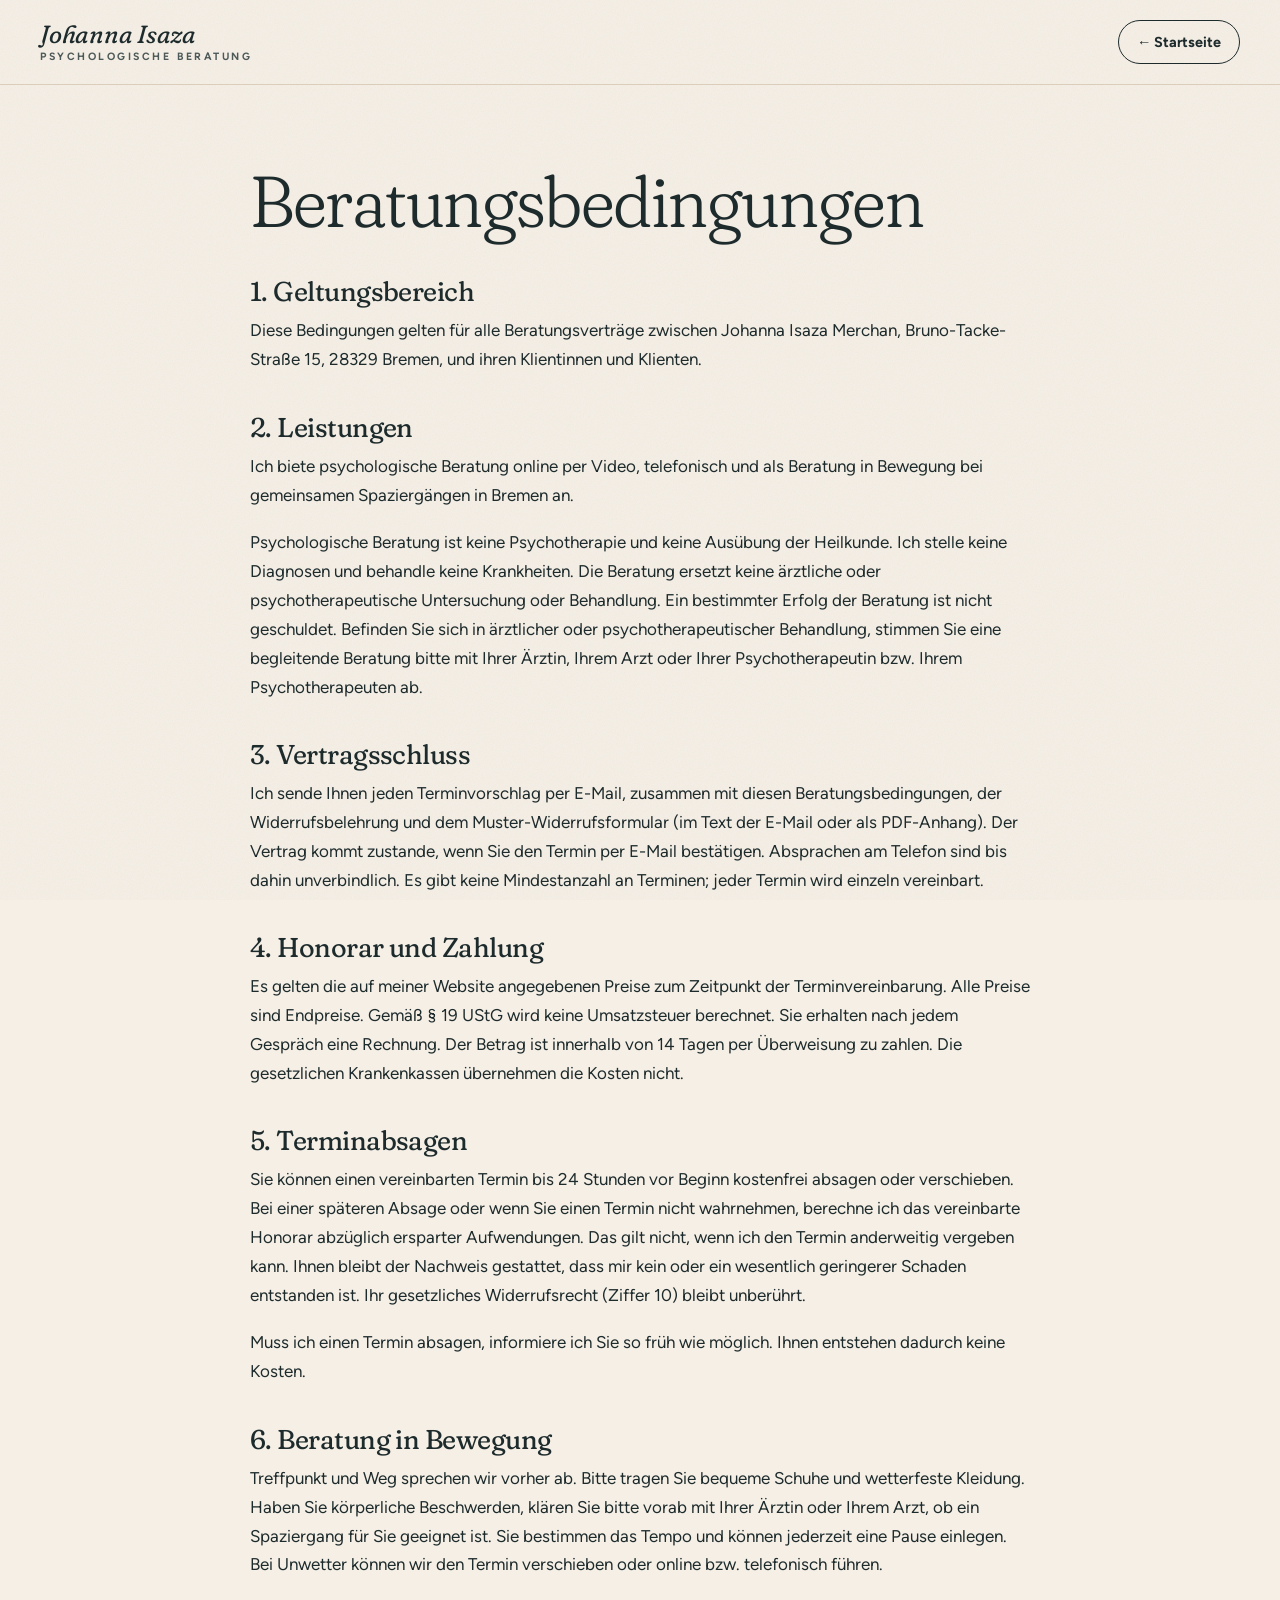
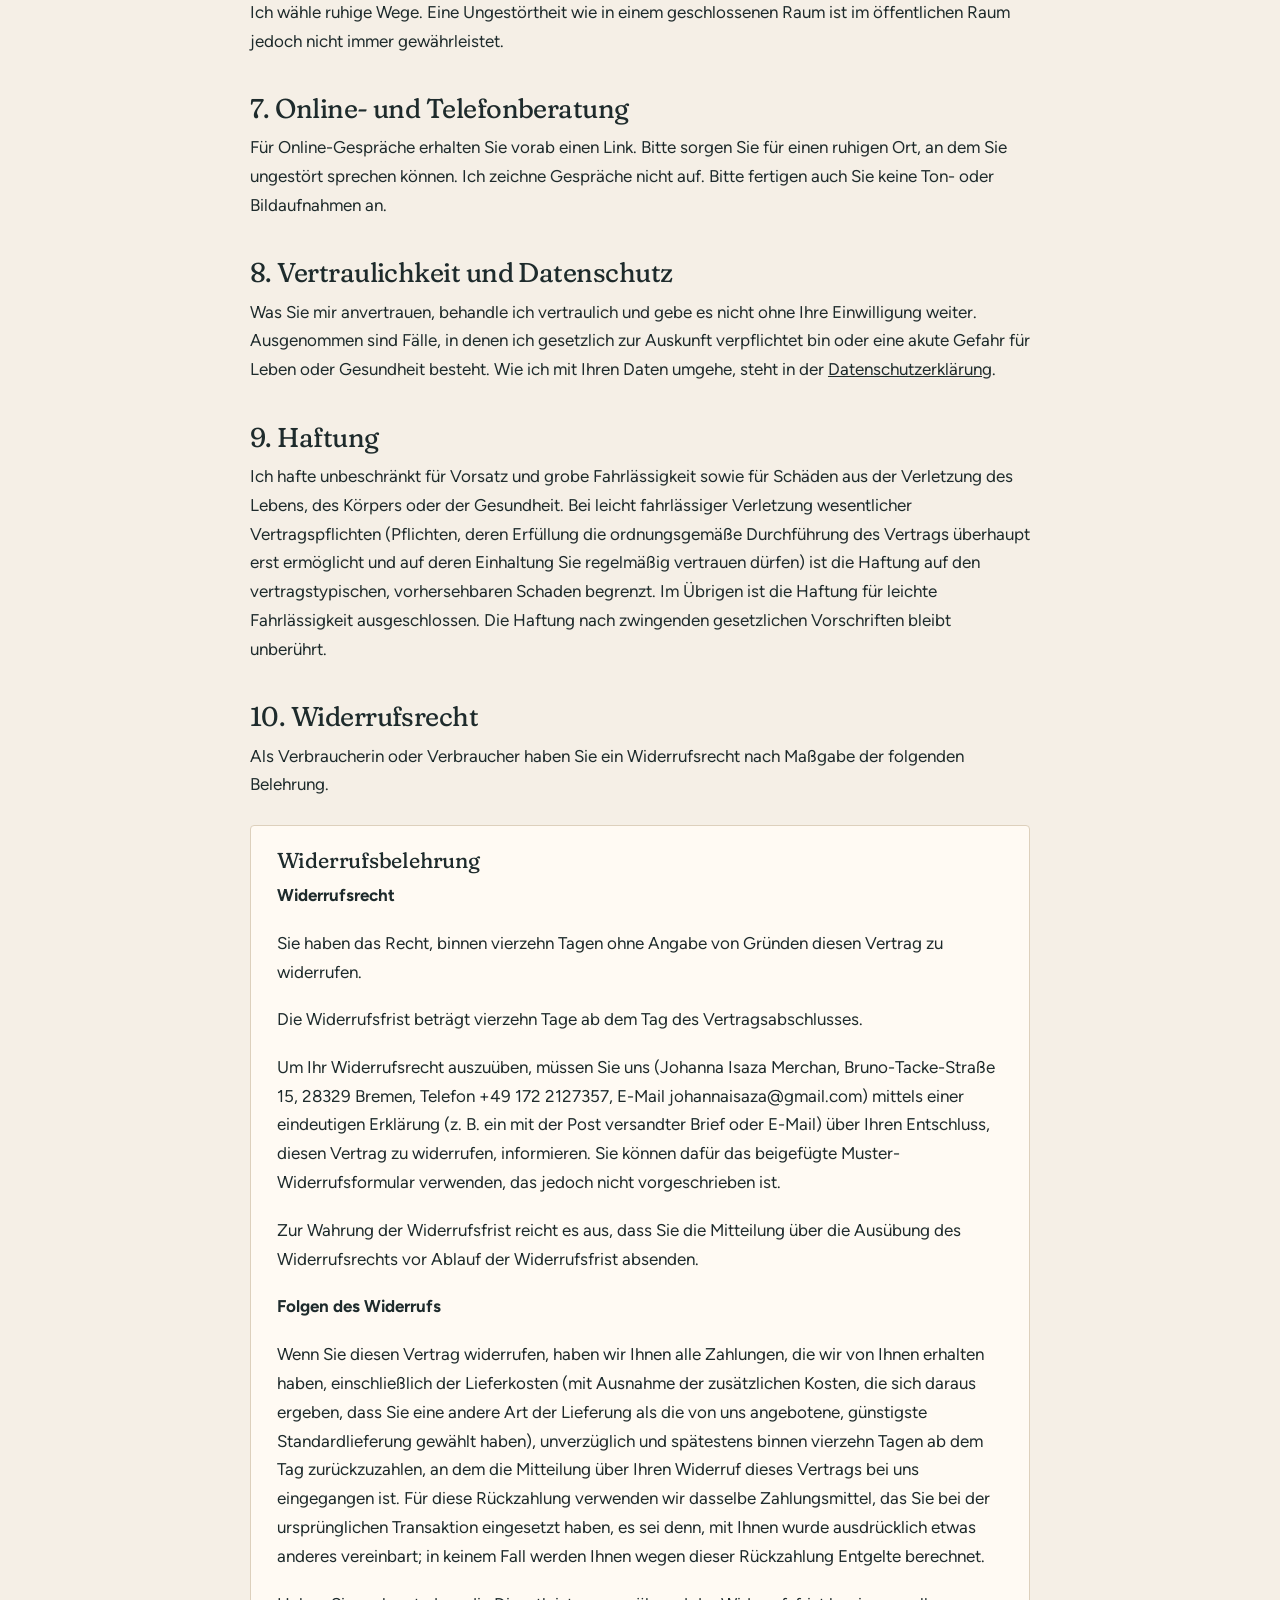
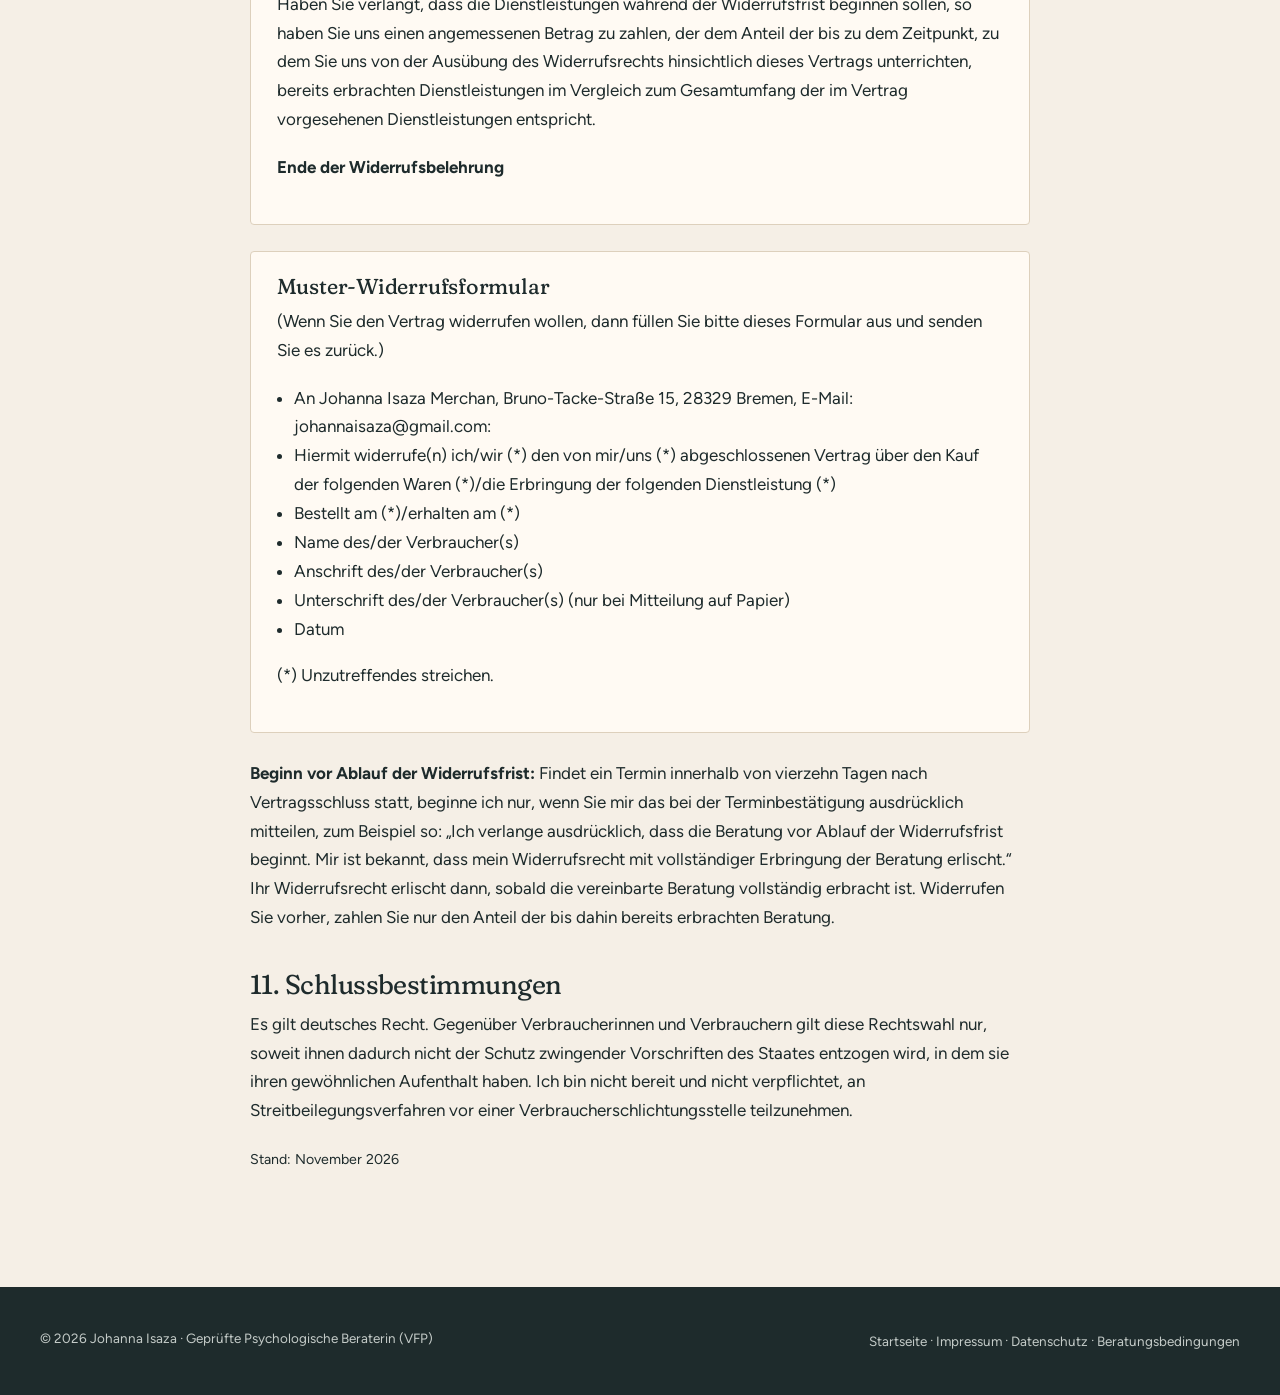
==== commit 762290a6: "Final content: Erstgespräch 50 min / 60 €, small-business VAT, no placeholders - Prices: Erstgespräc" ====
--- a/beratungsbedingungen.html
+++ b/beratungsbedingungen.html
@@ -9,7 +9,6 @@
   <link rel="stylesheet" href="assets/css/style.css">
 </head>
 <body>
-  <div class="draft-banner">Entwurf – gelb markierte Stellen sind Platzhalter und müssen noch ergänzt werden.</div>
   <header class="site-header scrolled">
     <nav class="wrap nav" aria-label="Hauptnavigation">
       <a class="wordmark" href="index.html"><b>Johanna Isaza</b><span>Psychologische Beratung</span></a>
@@ -20,8 +19,6 @@
   <main class="legal">
     <div class="wrap">
       <h1>Beratungs&shy;bedingungen</h1>
-      <p><em class="ph">[Entwurf: vor dem Livegang rechtlich prüfen lassen. Widerrufsbelehrung und Formular mit dem aktuellen Muster in Anlage 1 und 2 zu Art. 246a EGBGB abgleichen.]</em></p>
-
       <h2>1. Geltungsbereich</h2>
       <p>
         Diese Bedingungen gelten für alle Beratungsverträge zwischen Johanna Isaza Merchan,
@@ -52,8 +49,8 @@
       <h2>4. Honorar und Zahlung</h2>
       <p>
         Es gelten die auf meiner Website angegebenen Preise zum Zeitpunkt der Terminvereinbarung. Alle Preise
-        sind Endpreise. <em class="ph">[Je nach Steuerstatus: „inkl. 19 % MwSt.“ oder „Gemäß § 19 UStG wird keine Umsatzsteuer berechnet.“]</em>
-        Sie erhalten nach jedem Gespräch eine Rechnung. Der Betrag ist <em class="ph">[innerhalb von 14 Tagen per Überweisung]</em>
+        sind Endpreise. Gemäß § 19 UStG wird keine Umsatzsteuer berechnet.
+        Sie erhalten nach jedem Gespräch eine Rechnung. Der Betrag ist innerhalb von 14 Tagen per Überweisung
         zu zahlen. Die gesetzlichen Krankenkassen übernehmen die Kosten nicht.
       </p>
 
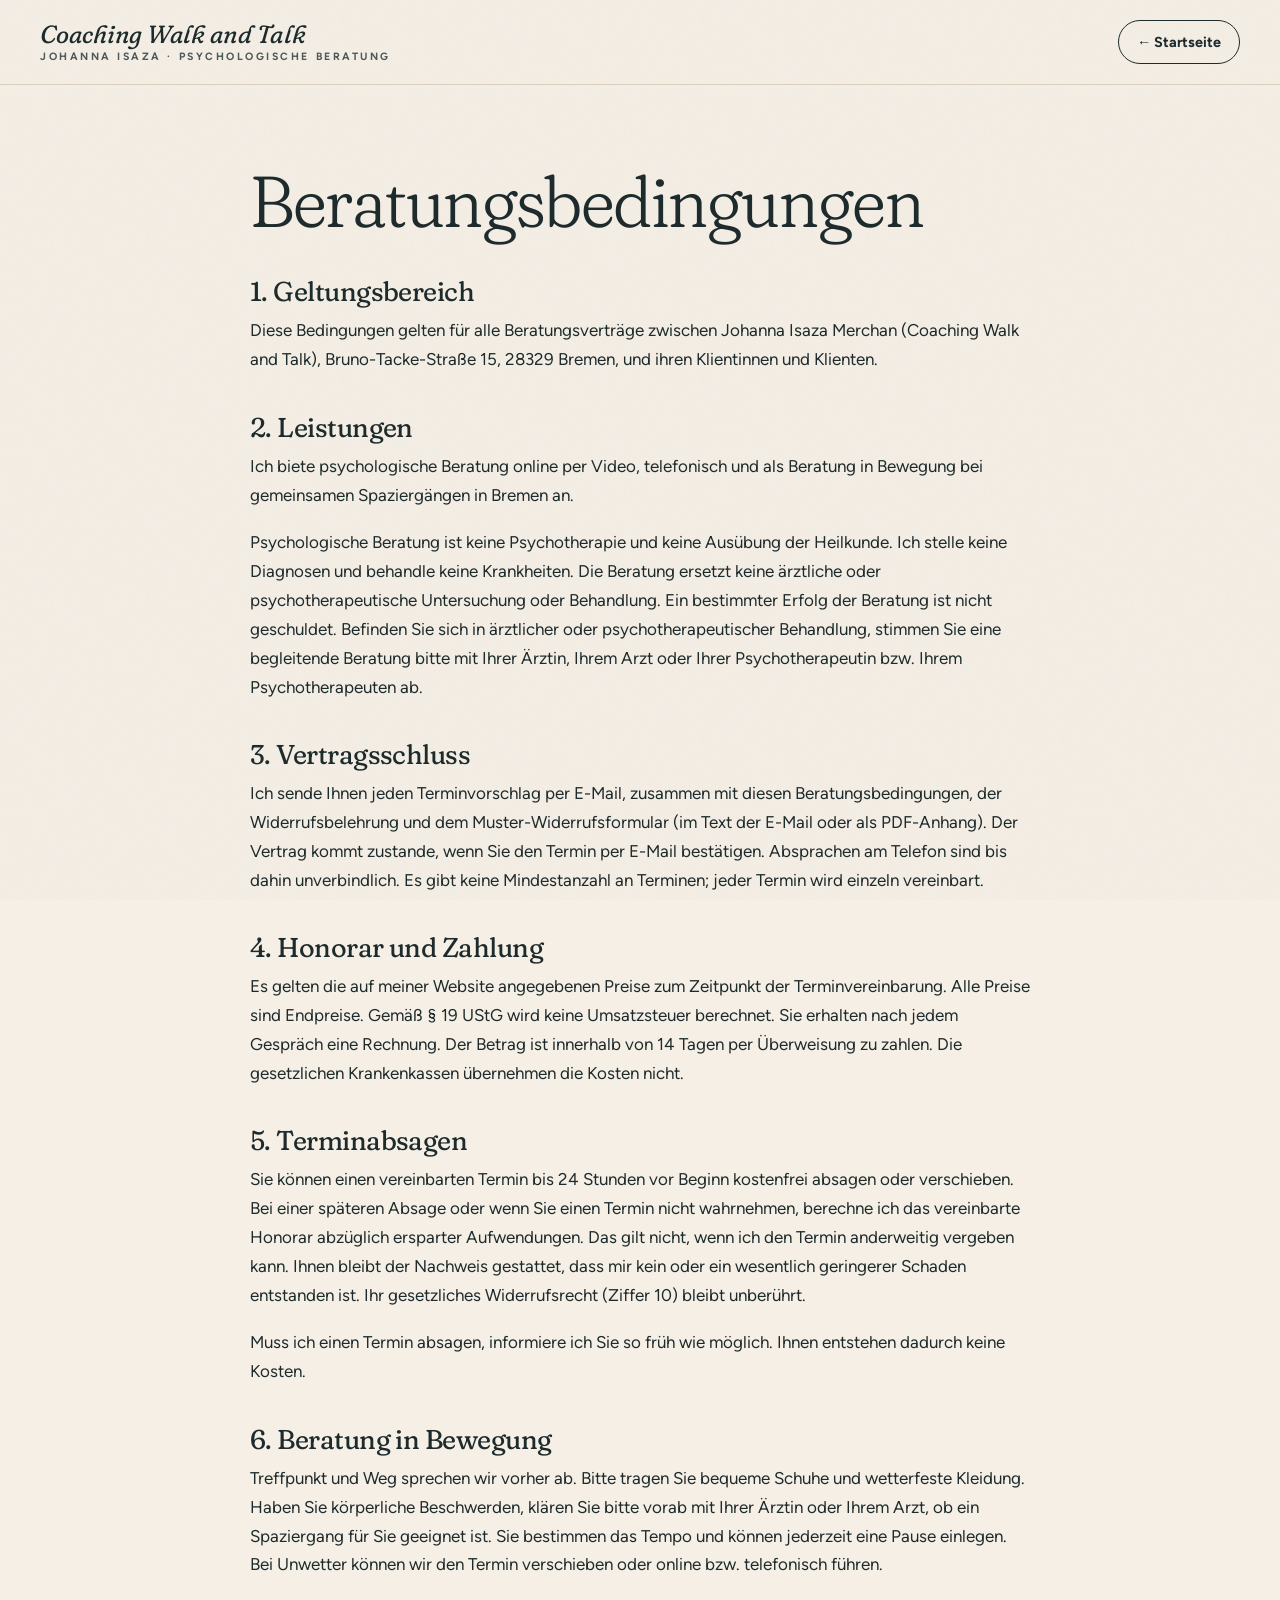
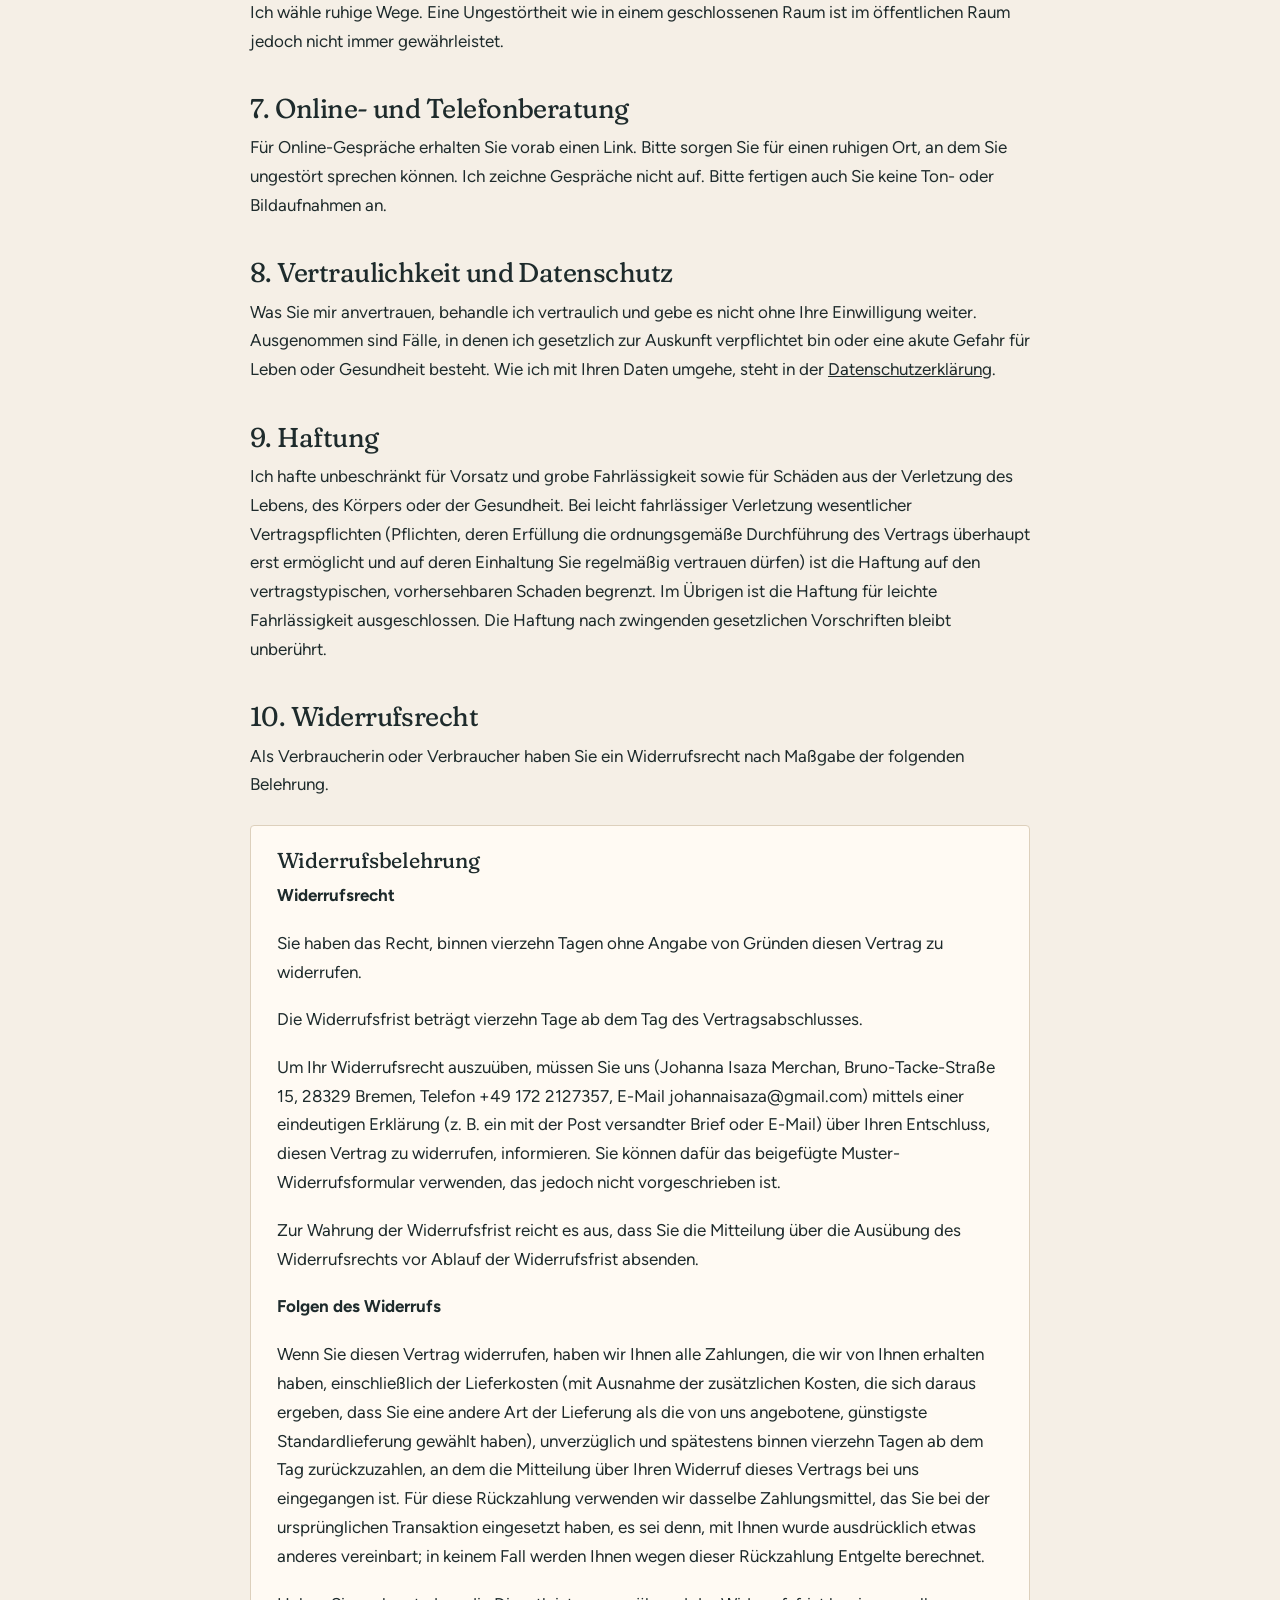
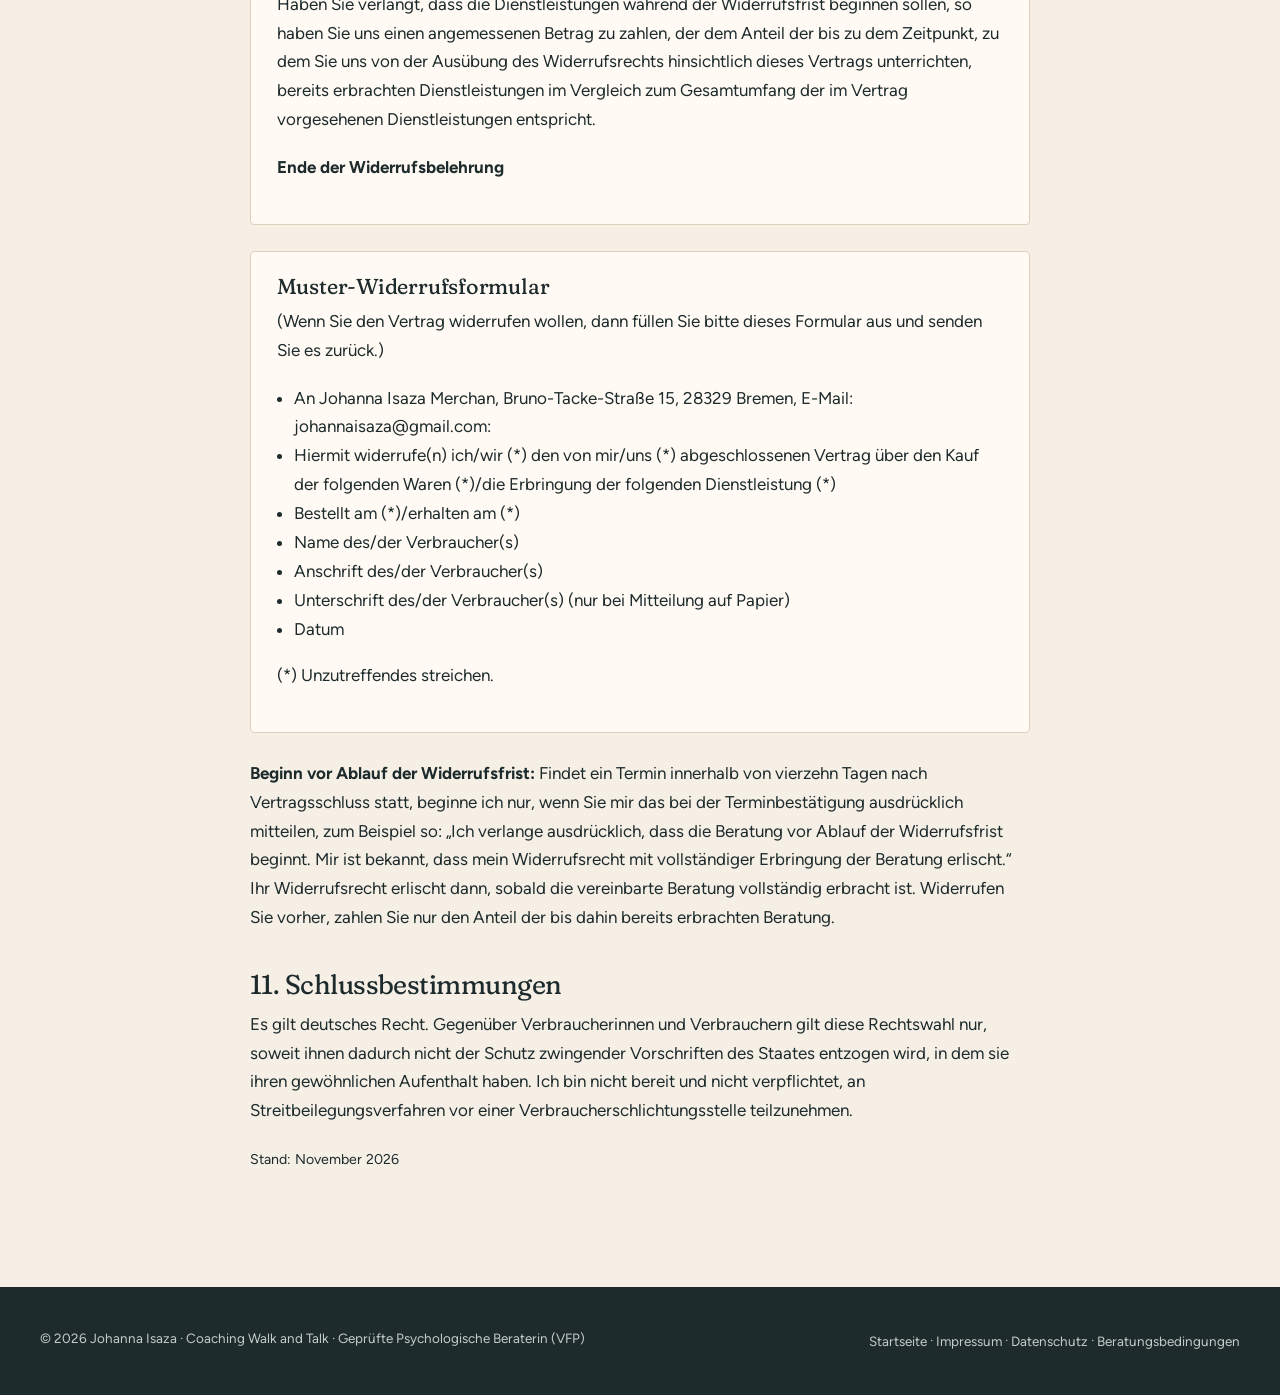
==== commit 0572a5cd: "Brand "Coaching Walk and Talk", domain coachingwalkandtalk.de, Firebase hosting - Header, titles, fo" ====
--- a/beratungsbedingungen.html
+++ b/beratungsbedingungen.html
@@ -3,7 +3,7 @@
 <head>
   <meta charset="utf-8">
   <meta name="viewport" content="width=device-width, initial-scale=1">
-  <title>Beratungsbedingungen – Johanna Isaza</title>
+  <title>Beratungsbedingungen – Coaching Walk and Talk</title>
   <meta name="robots" content="noindex">
   <meta name="theme-color" content="#1f4a4c">
   <link rel="stylesheet" href="assets/css/style.css">
@@ -11,7 +11,7 @@
 <body>
   <header class="site-header scrolled">
     <nav class="wrap nav" aria-label="Hauptnavigation">
-      <a class="wordmark" href="index.html"><b>Johanna Isaza</b><span>Psychologische Beratung</span></a>
+      <a class="wordmark" href="index.html"><b>Coaching Walk and Talk</b><span>Johanna Isaza · Psychologische Beratung</span></a>
       <a href="index.html" class="btn btn-outline" style="min-height:44px;padding:.6rem 1.1rem;font-size:.9rem">← Startseite</a>
     </nav>
   </header>
@@ -21,7 +21,7 @@
       <h1>Beratungs&shy;bedingungen</h1>
       <h2>1. Geltungsbereich</h2>
       <p>
-        Diese Bedingungen gelten für alle Beratungsverträge zwischen Johanna Isaza Merchan,
+        Diese Bedingungen gelten für alle Beratungsverträge zwischen Johanna Isaza Merchan (Coaching Walk and Talk),
         Bruno-Tacke-Straße 15, 28329 Bremen, und ihren Klientinnen und Klienten.
       </p>
 
@@ -179,7 +179,7 @@
 
   <footer class="site-footer" style="padding:2.5rem 0">
     <div class="wrap footer-bottom" style="border:0;padding:0">
-      <span>© 2026 Johanna Isaza · Geprüfte Psychologische Beraterin (VFP)</span>
+      <span>© 2026 Johanna Isaza · Coaching Walk and Talk · Geprüfte Psychologische Beraterin (VFP)</span>
       <span><a href="index.html">Startseite</a> · <a href="impressum.html">Impressum</a> · <a href="datenschutz.html">Datenschutz</a> · <a href="beratungsbedingungen.html">Beratungsbedingungen</a></span>
     </div>
   </footer>
--- a/assets/css/style.css
+++ b/assets/css/style.css
@@ -115,6 +115,7 @@
 .menu a:not(.btn):hover { color: var(--ink); }
 .menu a:not(.btn):hover::after { right: 0; }
 .menu .btn { min-height: 44px; padding: .7rem 1.2rem; font-size: .92rem; }
+.menu a, .wordmark span { white-space: nowrap; }
 .menu-extra { display: none; }
 .menu .menu-extra a:not(.btn) { font: inherit; color: var(--ink); text-decoration: underline; text-underline-offset: 3px; }
 .menu .menu-extra a:not(.btn)::after { display: none; }
@@ -382,17 +383,8 @@
 }
 
 /* ---------- responsive ---------- */
-@media (max-width: 1080px) {
-  .topic { grid-template-columns: 4rem 1fr 1.2fr; }
-  .topic .arrow { display: none; }
-  .section-head > div { grid-column: 1 / -1; }
-  .section-head > p { grid-column: 1 / span 8; }
-  .benefits { grid-template-columns: 1fr 1fr; }
-  .move-quote { grid-column: 1 / -1; }
-  .move-foot > div { grid-column: 1 / span 8; }
-}
-
-@media (max-width: 880px) {
+/* the full menu needs ~1120px next to the wordmark; below that, use the menu button */
+@media (max-width: 1120px) {
   .menu-toggle { display: grid; }
   .menu {
     position: fixed; inset: 0; flex-direction: column; justify-content: center; gap: 1.4rem;
@@ -405,6 +397,19 @@
   .menu-extra { display: block; font-size: .95rem; color: var(--ink-soft); }
   /* backdrop-filter would trap the fixed menu inside the header – use a solid header on phones */
   .site-header.scrolled { backdrop-filter: none; -webkit-backdrop-filter: none; background: var(--paper); }
+}
+
+@media (max-width: 1080px) {
+  .topic { grid-template-columns: 4rem 1fr 1.2fr; }
+  .topic .arrow { display: none; }
+  .section-head > div { grid-column: 1 / -1; }
+  .section-head > p { grid-column: 1 / span 8; }
+  .benefits { grid-template-columns: 1fr 1fr; }
+  .move-quote { grid-column: 1 / -1; }
+  .move-foot > div { grid-column: 1 / span 8; }
+}
+
+@media (max-width: 880px) {
 
   /* every 12-column grid becomes a single column on small screens */
   .hero-grid, .section-head, .statement, .spotlight, .about, .fees, .faq-grid, .contact, .footer-top { grid-template-columns: 1fr; }
